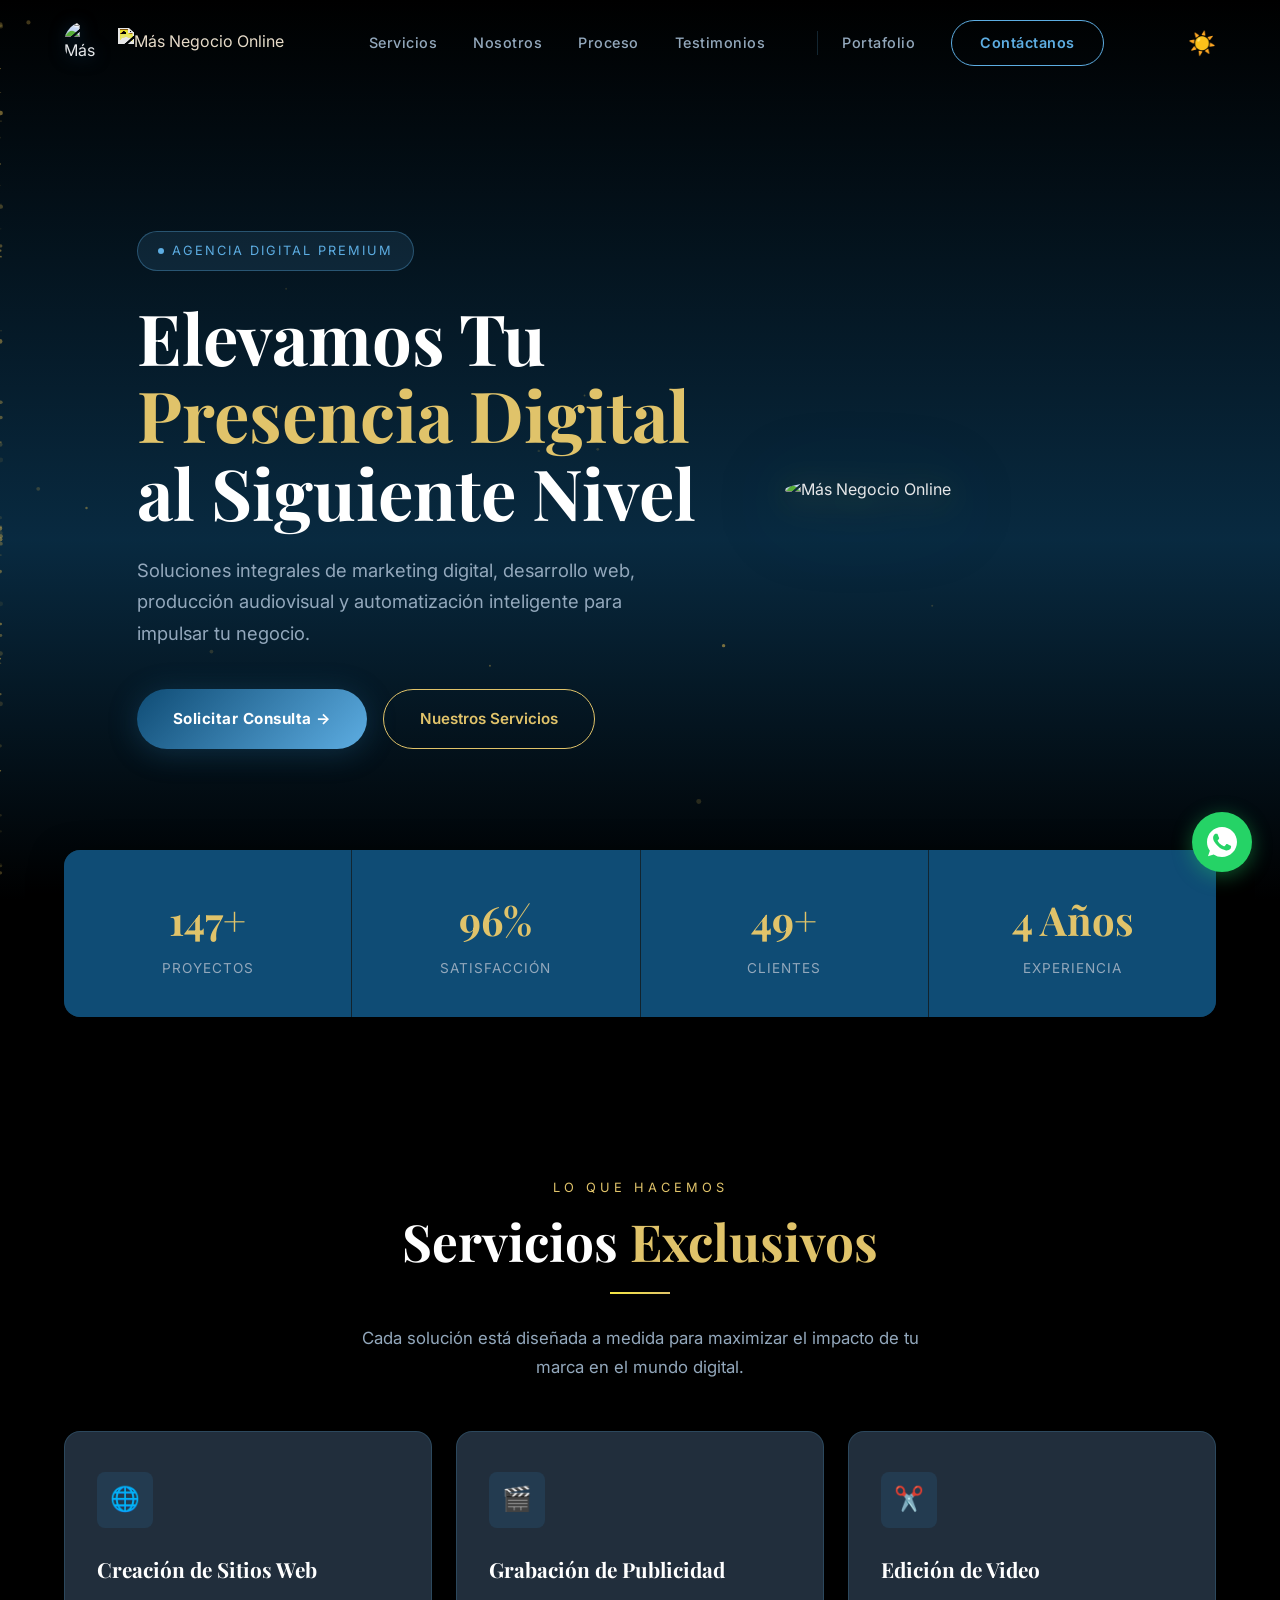
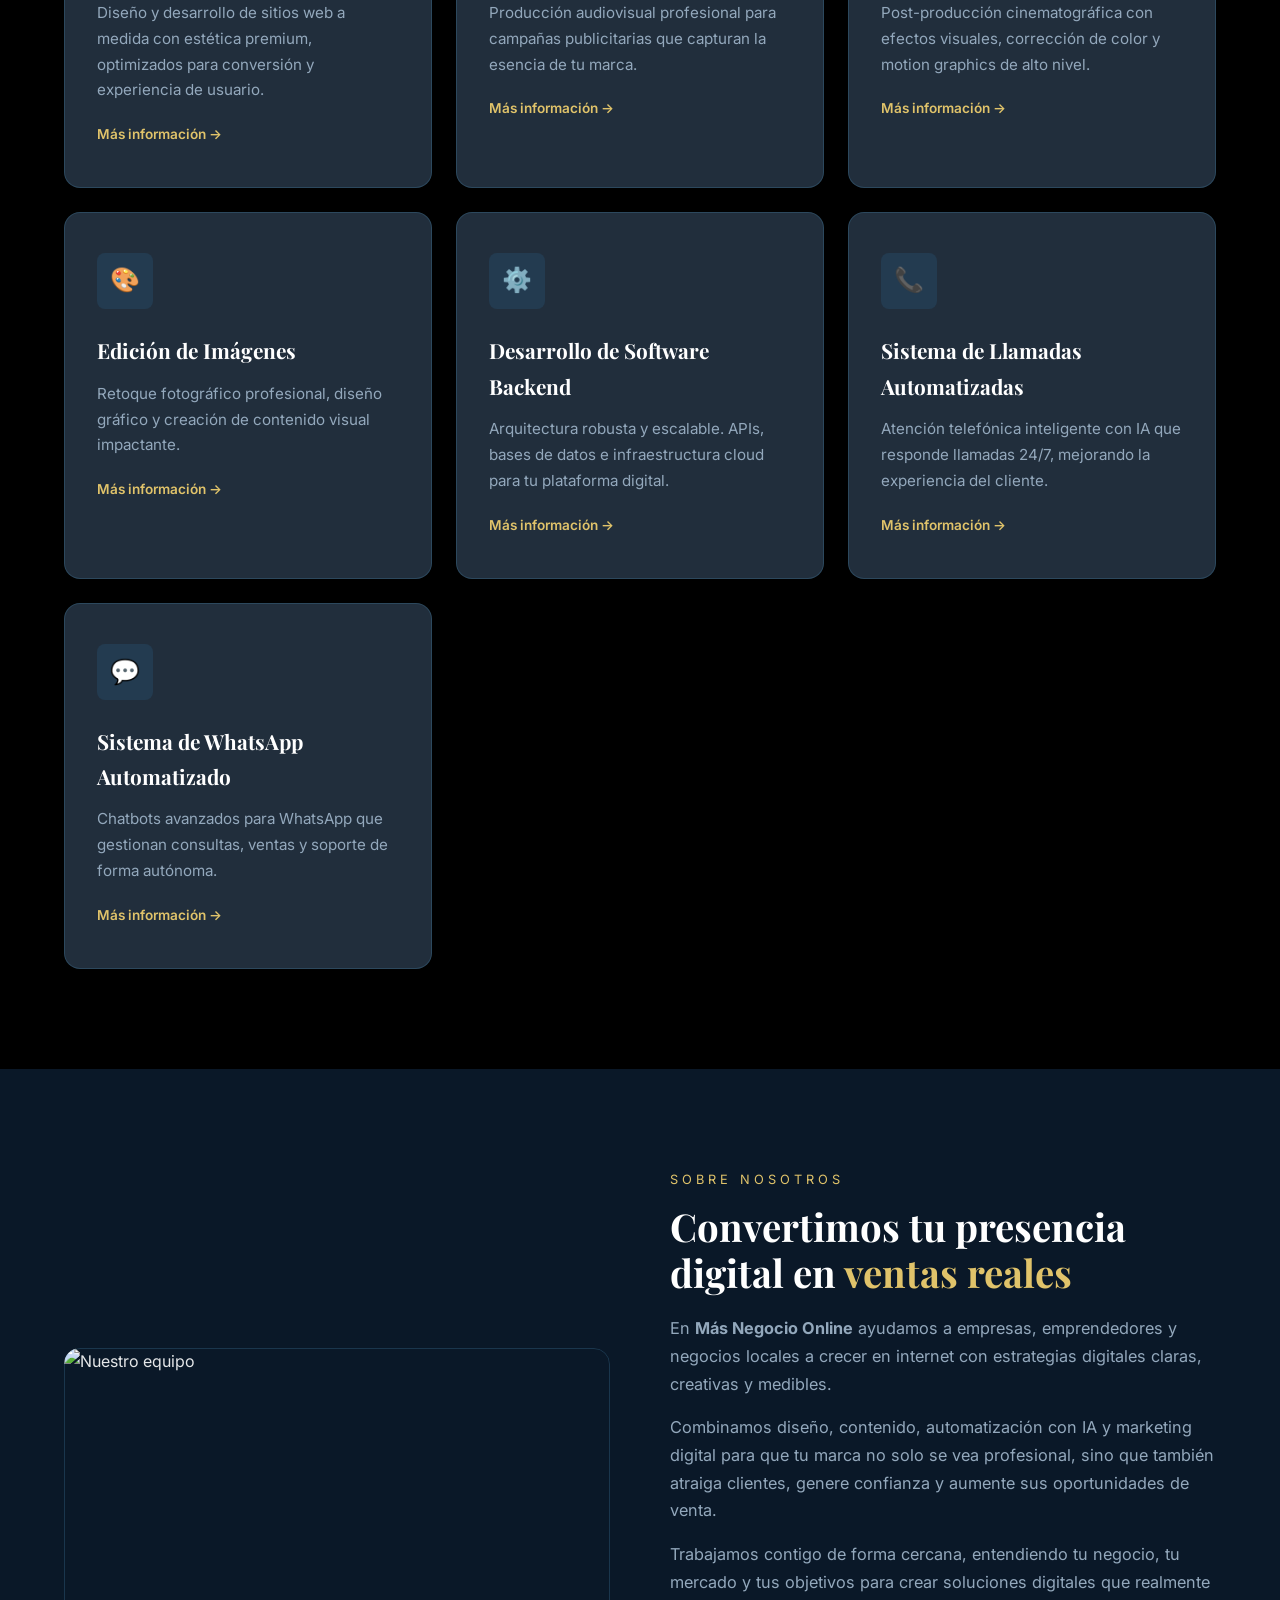
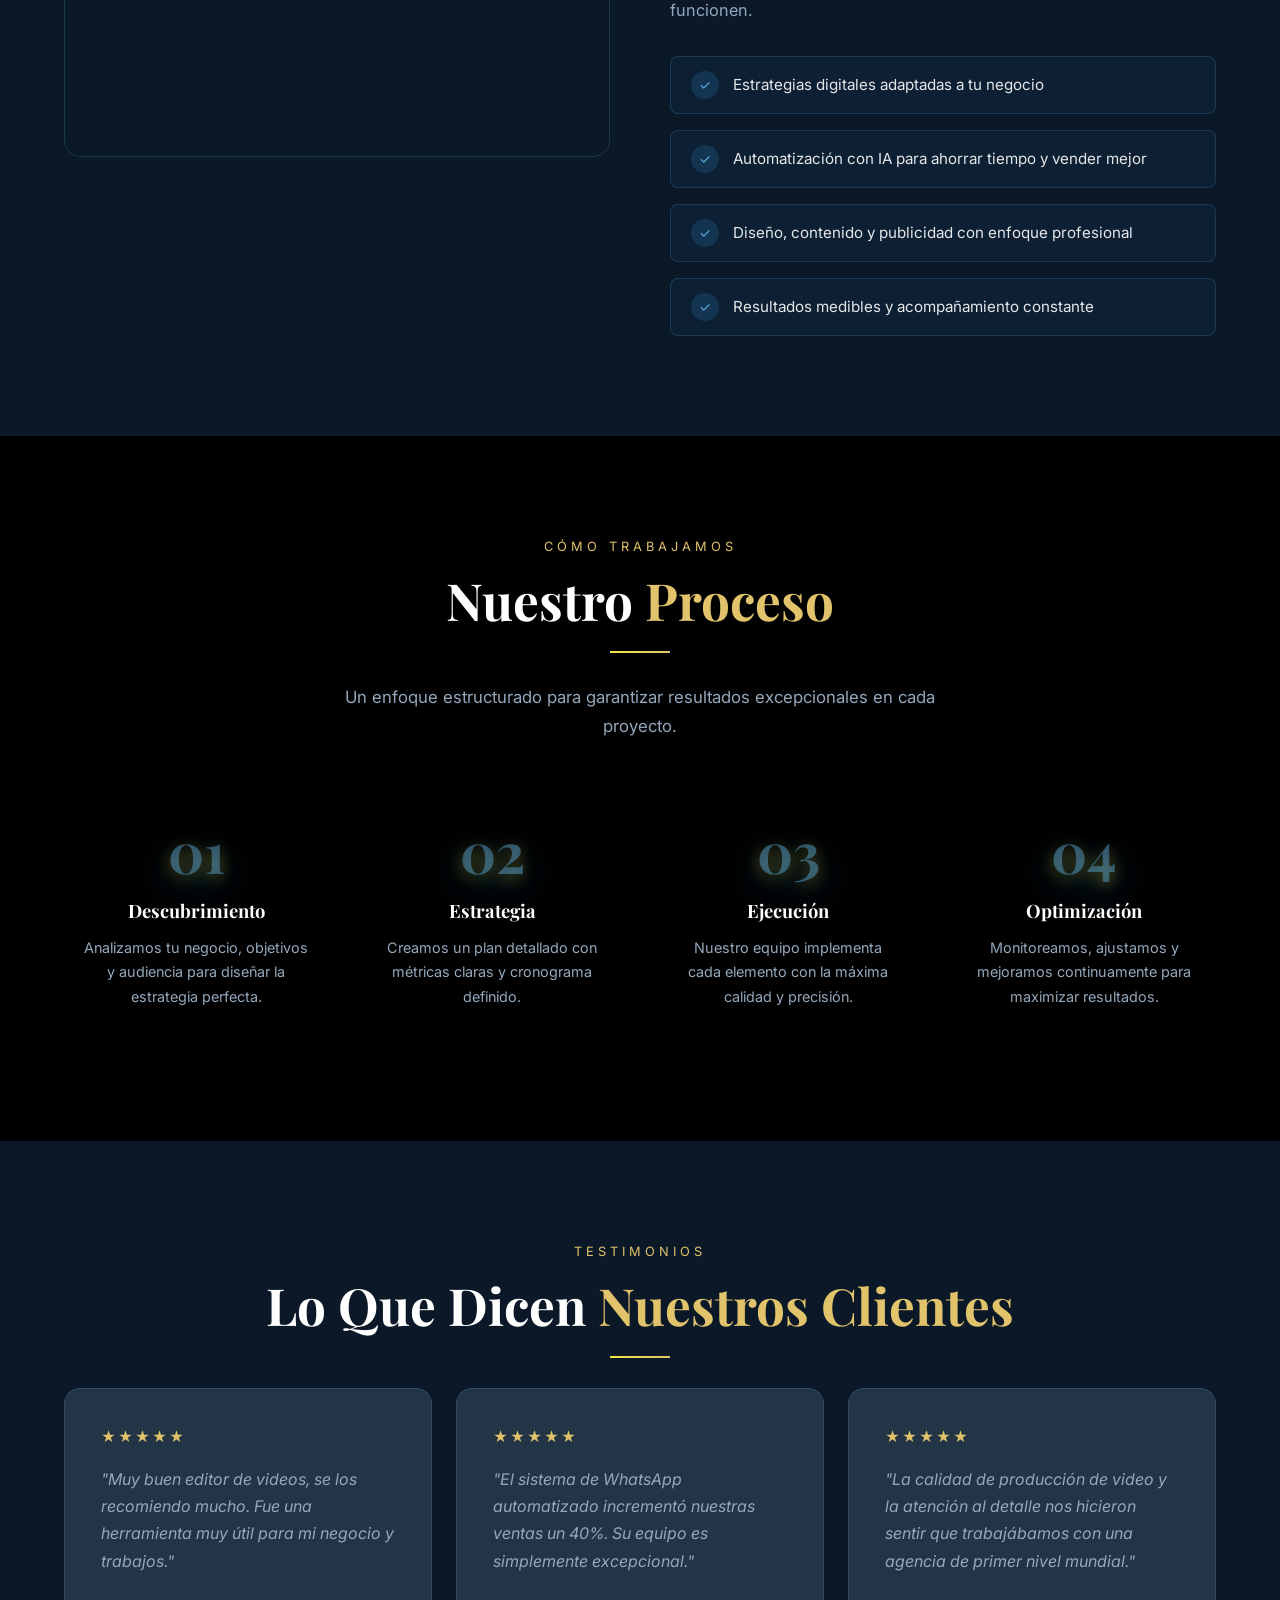
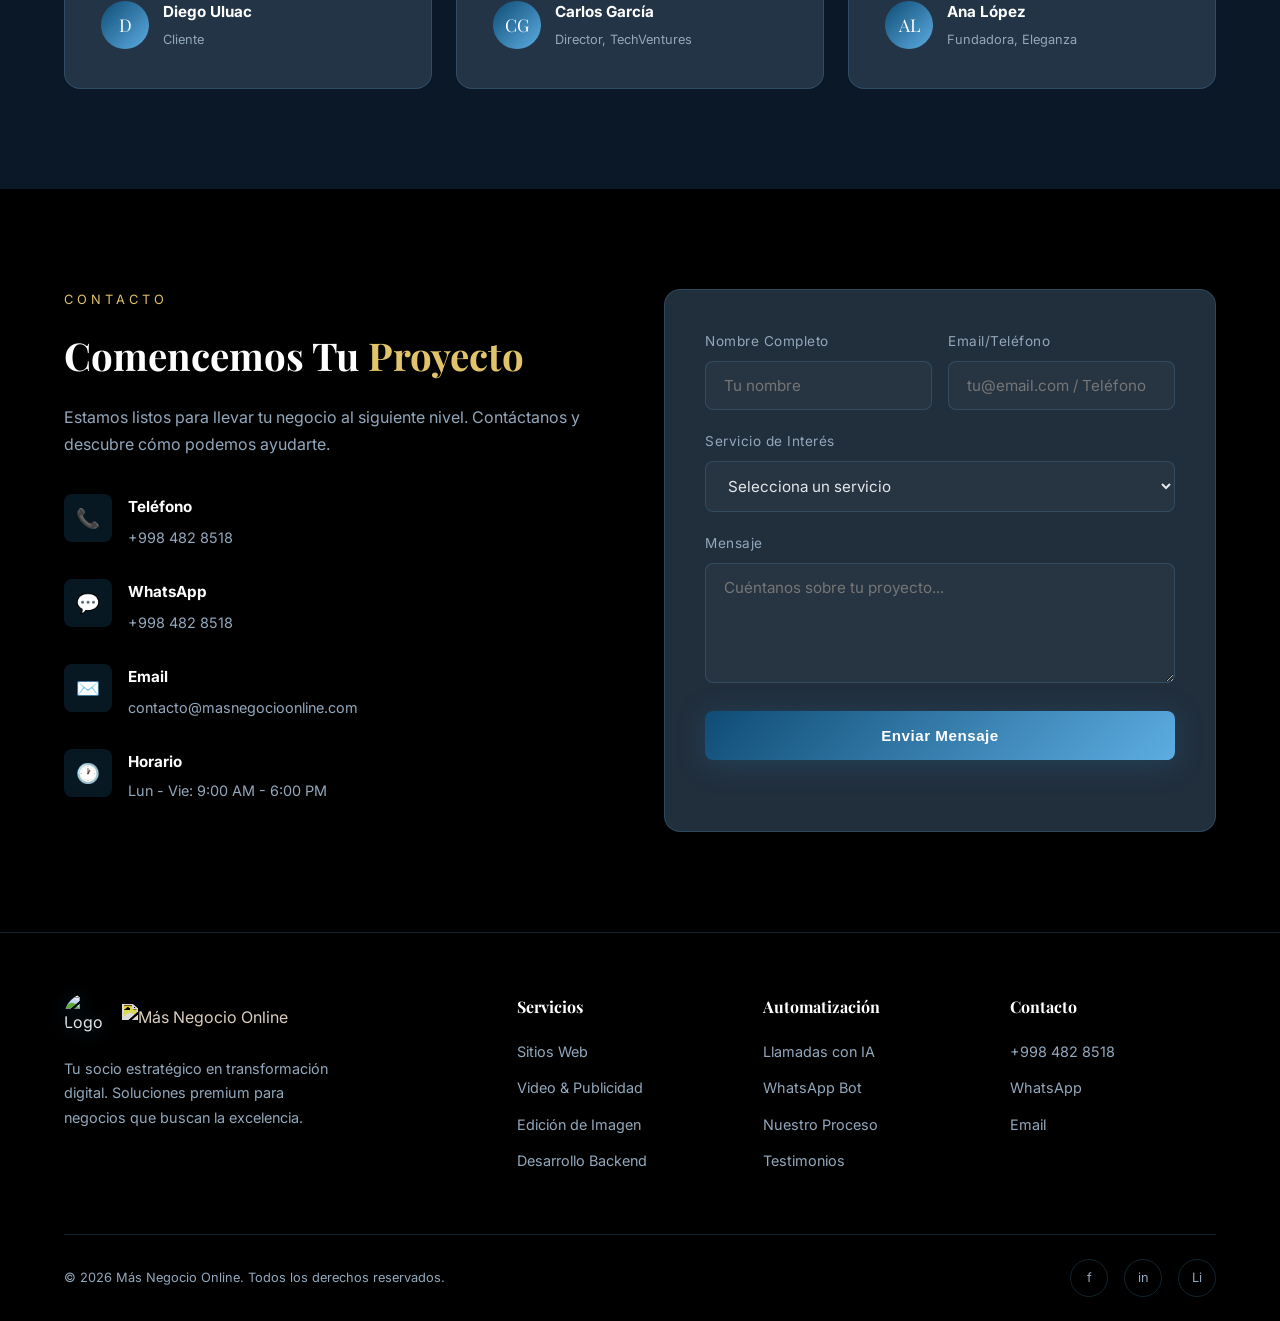
==== index.html @ afe50a4c "Add files via upload" ====
<!DOCTYPE html>
<html lang="es">

<head>
  <meta charset="UTF-8">
  <meta name="viewport" content="width=device-width, initial-scale=1.0">
  <title>Más Negocio Online — Agencia de Marketing Digital Premium</title>
  <meta name="description"
    content="Más Negocio Online: agencia de marketing digital premium. Creación de sitios web, producción de video, desarrollo de software y sistemas de automatización.">
  <link rel="preconnect" href="https://fonts.googleapis.com">
  <link
    href="https://fonts.googleapis.com/css2?family=Inter:wght@400;500;600;700&family=Playfair+Display:wght@600;700&display=swap"
    rel="stylesheet">
  <link rel="stylesheet" href="styles.css">
  <link rel="icon" type="image/png" href="assets/images/favicon.png">
</head>

<body>

  <!-- NAVBAR -->
  <nav class="navbar" id="navbar">
    <div class="container">
      <a href="#hero" class="navbar-brand">
        <img src="assets/images/logo-mascot.png" alt="Más Negocio Online mascot" class="brand-mascot">
        <img src="assets/images/logo-wordmark.png" alt="Más Negocio Online" class="brand-wordmark">
      </a>
      <div class="nav-links" id="nav-links">
        <a href="#servicios">Servicios</a>
        <a href="#nosotros">Nosotros</a>
        <a href="#proceso">Proceso</a>
        <a href="#testimonios">Testimonios</a>
        <a href="portafolio.html" class="nav-portfolio">Portafolio</a>
        <a href="#contacto" class="nav-cta">Contáctanos</a>
      </div>
      <div class="nav-actions" style="display: flex; align-items: center; gap: 20px;">
        <button id="theme-toggle" aria-label="Alternar Modo Oscuro/Claro"
          style="background: none; border: none; font-size: 1.4rem; cursor: pointer; color: var(--color-gold); transition: var(--transition); display: flex; align-items: center; justify-content: center;">
          <span id="theme-icon">☀️</span>
        </button>
        <div class="mobile-toggle" id="mobile-toggle">
          <span></span><span></span><span></span>
        </div>
      </div>
    </div>
  </nav>
  <div class="nav-overlay" id="nav-overlay"></div>

  <!-- HERO -->
  <section class="hero" id="hero">
    <div class="hero-bg"></div>
    <div class="hero-overlay"></div>
    <canvas id="particles-canvas"></canvas>
    <div class="container">
      <div class="hero-inner">
        <div class="hero-content">
          <div class="hero-badge"><span class="dot"></span> Agencia Digital Premium</div>
          <h1>Elevamos Tu <span class="text-gold">Presencia Digital</span> al Siguiente Nivel</h1>
          <p>Soluciones integrales de marketing digital, desarrollo web, producción audiovisual y automatización
            inteligente para impulsar tu negocio.</p>
          <div class="hero-buttons">
            <a href="#contacto" class="btn-primary">Solicitar Consulta →</a>
            <a href="#servicios" class="btn-outline">Nuestros Servicios</a>
          </div>
        </div>
        <div class="hero-mascot-wrap">
          <img src="assets/images/logo-mascot.png" alt="Más Negocio Online" class="hero-mascot-img">
        </div>
      </div>
    </div>
  </section>

  <!-- STATS -->
  <div class="stats-bar container">
    <div class="stats-inner">
      <div class="stat-item"><span class="stat-number" data-target="150" data-suffix="+">0</span><span
          class="stat-label">Proyectos</span></div>
      <div class="stat-item"><span class="stat-number" data-target="98" data-suffix="%">0</span><span
          class="stat-label">Satisfacción</span></div>
      <div class="stat-item"><span class="stat-number" data-target="50" data-suffix="+">0</span><span
          class="stat-label">Clientes</span></div>
      <div class="stat-item"><span class="stat-number" data-target="5" data-suffix=" Años">0</span><span
          class="stat-label">Experiencia</span></div>
    </div>
  </div>

  <!-- SERVICES -->
  <section class="services section-padding" id="servicios">
    <div class="container">
      <div class="text-center fade-in">
        <span class="section-label">Lo Que Hacemos</span>
        <h2 class="section-title">Servicios <span class="text-gold">Exclusivos</span></h2>
        <div class="gold-line"></div>
        <p class="section-subtitle">Cada solución está diseñada a medida para maximizar el impacto de tu marca en el
          mundo digital.</p>
      </div>
      <div class="services-grid">
        <div class="service-card fade-in">
          <div class="service-icon">🌐</div>
          <h3>Creación de Sitios Web</h3>
          <p>Diseño y desarrollo de sitios web a medida con estética premium, optimizados para conversión y experiencia
            de usuario.</p>
          <a href="#" class="learn-more js-open-modal" data-service="web">Más información →</a>
        </div>
        <div class="service-card fade-in">
          <div class="service-icon">🎬</div>
          <h3>Grabación de Publicidad</h3>
          <p>Producción audiovisual profesional para campañas publicitarias que capturan la esencia de tu marca.</p>
          <a href="#" class="learn-more js-open-modal" data-service="publicidad">Más información →</a>
        </div>
        <div class="service-card fade-in">
          <div class="service-icon">✂️</div>
          <h3>Edición de Video</h3>
          <p>Post-producción cinematográfica con efectos visuales, corrección de color y motion graphics de alto nivel.
          </p>
          <a href="#" class="learn-more js-open-modal" data-service="edicion_video">Más información →</a>
        </div>
        <div class="service-card fade-in">
          <div class="service-icon">🎨</div>
          <h3>Edición de Imágenes</h3>
          <p>Retoque fotográfico profesional, diseño gráfico y creación de contenido visual impactante.</p>
          <a href="#" class="learn-more js-open-modal" data-service="edicion_imagen">Más información →</a>
        </div>
        <div class="service-card fade-in">
          <div class="service-icon">⚙️</div>
          <h3>Desarrollo de Software Backend</h3>
          <p>Arquitectura robusta y escalable. APIs, bases de datos e infraestructura cloud para tu plataforma digital.
          </p>
          <a href="#" class="learn-more js-open-modal" data-service="backend">Más información →</a>
        </div>
        <div class="service-card fade-in">
          <div class="service-icon">📞</div>
          <h3>Sistema de Llamadas Automatizadas</h3>
          <p>Atención telefónica inteligente con IA que responde llamadas 24/7, mejorando la experiencia del cliente.
          </p>
          <a href="#" class="learn-more js-open-modal" data-service="llamadas">Más información →</a>
        </div>
        <div class="service-card fade-in">
          <div class="service-icon">💬</div>
          <h3>Sistema de WhatsApp Automatizado</h3>
          <p>Chatbots avanzados para WhatsApp que gestionan consultas, ventas y soporte de forma autónoma.</p>
          <a href="#" class="learn-more js-open-modal" data-service="whatsapp">Más información →</a>
        </div>
      </div>
    </div>
  </section>

  <!-- ABOUT -->
  <section class="about section-padding" id="nosotros">
    <div class="container">
      <div class="about-grid">
        <div class="about-image fade-in">
          <img src="assets/images/services-bg.png" alt="Nuestro equipo">
        </div>
        <div class="about-content fade-in">
          <span class="section-label">Sobre Nosotros</span>
          <h2>Convertimos tu presencia digital en <span class="text-gold">ventas reales</span></h2>
          <p>En <strong>Más Negocio Online</strong> ayudamos a empresas, emprendedores y negocios locales a crecer en
            internet con estrategias digitales claras, creativas y medibles.</p>
          <p>Combinamos diseño, contenido, automatización con IA y marketing digital para que tu marca no solo se vea
            profesional, sino que también atraiga clientes, genere confianza y aumente sus oportunidades de venta.</p>
          <p>Trabajamos contigo de forma cercana, entendiendo tu negocio, tu mercado y tus objetivos para crear
            soluciones digitales que realmente funcionen.</p>
          <div class="about-features">
            <div class="about-feature"><span class="check">✓</span><span>Estrategias digitales adaptadas a tu
                negocio</span></div>
            <div class="about-feature"><span class="check">✓</span><span>Automatización con IA para ahorrar tiempo y
                vender mejor</span></div>
            <div class="about-feature"><span class="check">✓</span><span>Diseño, contenido y publicidad con enfoque
                profesional</span></div>
            <div class="about-feature"><span class="check">✓</span><span>Resultados medibles y acompañamiento
                constante</span></div>
          </div>
        </div>
      </div>
    </div>
  </section>

  <!-- PROCESS -->
  <section class="process section-padding" id="proceso">
    <div class="container">
      <div class="text-center fade-in">
        <span class="section-label">Cómo Trabajamos</span>
        <h2 class="section-title">Nuestro <span class="text-gold">Proceso</span></h2>
        <div class="gold-line"></div>
        <p class="section-subtitle">Un enfoque estructurado para garantizar resultados excepcionales en cada proyecto.
        </p>
      </div>
      <div class="process-steps">
        <div class="step fade-in">
          <div class="step-number">01</div>
          <h3>Descubrimiento</h3>
          <p>Analizamos tu negocio, objetivos y audiencia para diseñar la estrategia perfecta.</p>
        </div>
        <div class="step fade-in">
          <div class="step-number">02</div>
          <h3>Estrategia</h3>
          <p>Creamos un plan detallado con métricas claras y cronograma definido.</p>
        </div>
        <div class="step fade-in">
          <div class="step-number">03</div>
          <h3>Ejecución</h3>
          <p>Nuestro equipo implementa cada elemento con la máxima calidad y precisión.</p>
        </div>
        <div class="step fade-in">
          <div class="step-number">04</div>
          <h3>Optimización</h3>
          <p>Monitoreamos, ajustamos y mejoramos continuamente para maximizar resultados.</p>
        </div>
      </div>
    </div>
  </section>

  <!-- TESTIMONIALS -->
  <section class="testimonials section-padding" id="testimonios">
    <div class="container">
      <div class="text-center fade-in">
        <span class="section-label">Testimonios</span>
        <h2 class="section-title">Lo Que Dicen <span class="text-gold">Nuestros Clientes</span></h2>
        <div class="gold-line"></div>
      </div>
      <div class="testimonial-grid">
        <div class="testimonial-card fade-in">
          <div class="testimonial-stars">★★★★★</div>
          <blockquote>"Muy buen editor de videos, se los recomiendo mucho. Fue una herramienta muy útil para mi negocio
            y trabajos."</blockquote>
          <div class="testimonial-author">
            <div class="testimonial-avatar">D</div>
            <div class="testimonial-info"><strong>Diego Uluac</strong><span>Cliente</span></div>
          </div>
        </div>
        <div class="testimonial-card fade-in">
          <div class="testimonial-stars">★★★★★</div>
          <blockquote>"El sistema de WhatsApp automatizado incrementó nuestras ventas un 40%. Su equipo es simplemente
            excepcional."</blockquote>
          <div class="testimonial-author">
            <div class="testimonial-avatar">CG</div>
            <div class="testimonial-info"><strong>Carlos García</strong><span>Director, TechVentures</span></div>
          </div>
        </div>
        <div class="testimonial-card fade-in">
          <div class="testimonial-stars">★★★★★</div>
          <blockquote>"La calidad de producción de video y la atención al detalle nos hicieron sentir que trabajábamos
            con una agencia de primer nivel mundial."</blockquote>
          <div class="testimonial-author">
            <div class="testimonial-avatar">AL</div>
            <div class="testimonial-info"><strong>Ana López</strong><span>Fundadora, Eleganza</span></div>
          </div>
        </div>
      </div>
    </div>
  </section>

  <!-- CONTACT -->
  <section class="contact section-padding" id="contacto">
    <div class="container">
      <div class="contact-grid">
        <div class="contact-info fade-in">
          <span class="section-label">Contacto</span>
          <h2>Comencemos Tu <span class="text-gold">Proyecto</span></h2>
          <p>Estamos listos para llevar tu negocio al siguiente nivel. Contáctanos y descubre cómo podemos ayudarte.</p>
          <div class="contact-detail">
            <div class="contact-icon">📞</div>
            <div>
              <h4>Teléfono</h4><a href="tel:+9984828518">+998 482 8518</a>
            </div>
          </div>
          <div class="contact-detail">
            <div class="contact-icon">💬</div>
            <div>
              <h4>WhatsApp</h4><a href="https://wa.me/9984828518" target="_blank">+998 482 8518</a>
            </div>
          </div>
          <div class="contact-detail">
            <div class="contact-icon">✉️</div>
            <div>
              <h4>Email</h4><a href="mailto:contacto@masnegocioonline.com">contacto@masnegocioonline.com</a>
            </div>
          </div>
          <div class="contact-detail">
            <div class="contact-icon">🕐</div>
            <div>
              <h4>Horario</h4>
              <p>Lun - Vie: 9:00 AM - 6:00 PM</p>
            </div>
          </div>
        </div>
        <form class="contact-form fade-in" id="contact-form">
          <div class="form-row">
            <div class="form-group"><label for="name">Nombre Completo</label><input type="text" id="name" name="nombre"
                placeholder="Tu nombre" required></div>
            <div class="form-group"><label for="email">Email/Teléfono</label><input type="text" id="email" name="email"
                placeholder="tu@email.com / Teléfono" required></div>
          </div>
          <div class="form-group">
            <label for="service">Servicio de Interés</label>
            <select id="service" name="servicio">
              <option value="">Selecciona un servicio</option>
              <option value="Creación de Sitios Web">Creación de Sitios Web</option>
              <option value="Grabación de Publicidad">Grabación de Publicidad</option>
              <option value="Edición de Video">Edición de Video</option>
              <option value="Edición de Imágenes">Edición de Imágenes</option>
              <option value="Desarrollo de Software Backend">Desarrollo de Software Backend</option>
              <option value="Sistema de Llamadas Automatizadas">Sistema de Llamadas Automatizadas</option>
              <option value="Sistema de WhatsApp Automatizado">Sistema de WhatsApp Automatizado</option>
            </select>
          </div>
          <div class="form-group"><label for="message">Mensaje</label><textarea id="message" name="mensaje"
              placeholder="Cuéntanos sobre tu proyecto..." required></textarea></div>
          <input type="hidden" name="_subject" value="Nuevo mensaje de contacto en Más Negocio Online">
          <input type="hidden" name="_template" value="box">
          <button type="submit" class="btn-submit">Enviar Mensaje</button>
        </form>
      </div>
    </div>
  </section>

  <!-- FOOTER -->
  <footer class="footer">
    <div class="container">
      <div class="footer-grid">
        <div class="footer-brand">
          <a href="#hero" class="navbar-brand footer-logo-brand">
            <img src="assets/images/logo-mascot.png" alt="Logo" class="brand-mascot" style="height:48px;width:48px">
            <img src="assets/images/logo-wordmark.png" alt="Más Negocio Online" class="brand-wordmark footer-wordmark">
          </a>
          <p>Tu socio estratégico en transformación digital. Soluciones premium para negocios que buscan la excelencia.
          </p>
        </div>
        <div class="footer-col">
          <h4>Servicios</h4>
          <a href="#servicios">Sitios Web</a>
          <a href="#servicios">Video & Publicidad</a>
          <a href="#servicios">Edición de Imagen</a>
          <a href="#servicios">Desarrollo Backend</a>
        </div>
        <div class="footer-col">
          <h4>Automatización</h4>
          <a href="#servicios">Llamadas con IA</a>
          <a href="#servicios">WhatsApp Bot</a>
          <a href="#proceso">Nuestro Proceso</a>
          <a href="#testimonios">Testimonios</a>
        </div>
        <div class="footer-col">
          <h4>Contacto</h4>
          <a href="tel:+9984828518">+998 482 8518</a>
          <a href="https://wa.me/9984828518" target="_blank">WhatsApp</a>
          <a href="mailto:contacto@masnegocioonline.com">Email</a>
        </div>
      </div>
      <div class="footer-bottom">
        <span>© 2026 Más Negocio Online. Todos los derechos reservados.</span>
        <div class="footer-social">
          <a href="#" aria-label="Facebook">f</a>
          <a href="#" aria-label="Instagram">in</a>
          <a href="#" aria-label="LinkedIn">Li</a>
        </div>
      </div>
    </div>
  </footer>

  <!-- WHATSAPP FLOAT -->
  <a href="https://wa.me/9984828518" target="_blank" class="whatsapp-float" aria-label="WhatsApp">
    <svg viewBox="0 0 32 32">
      <path
        d="M16.004 0h-.008C7.174 0 0 7.176 0 16.004c0 3.5 1.128 6.744 3.046 9.378L1.054 31.2l6.012-1.93A15.9 15.9 0 0016.004 32C24.826 32 32 24.826 32 16.004S24.826 0 16.004 0zm9.33 22.618c-.39 1.1-1.932 2.014-3.168 2.28-.846.18-1.95.324-5.67-1.218-4.762-1.974-7.826-6.81-8.064-7.126-.23-.316-1.932-2.574-1.932-4.908s1.224-3.482 1.658-3.96c.434-.478.948-.598 1.264-.598.316 0 .632.004.908.016.292.014.684-.11 1.07.816.39.948 1.328 3.242 1.444 3.478.118.236.196.512.04.828-.158.316-.236.512-.472.79-.236.276-.498.618-.71.828-.236.236-.482.49-.206.962.276.472 1.226 2.022 2.632 3.276 1.81 1.612 3.336 2.112 3.808 2.348.472.236.748.196 1.024-.118.276-.316 1.186-1.382 1.502-1.856.316-.472.632-.394 1.066-.236.434.158 2.728 1.286 3.196 1.52.472.236.784.354.902.55.116.196.116 1.132-.274 2.232z" />
    </svg>
  </a>

  <!-- MODAL -->
  <div class="service-modal-overlay" id="service-modal">
    <div class="service-modal-content">
      <button class="service-modal-close" id="modal-close" aria-label="Cerrar modal">&times;</button>
      <div id="modal-body" class="service-modal-body">
        <!-- Content gets injected here -->
      </div>
      <a href="#contacto" class="btn-primary modal-cta" id="modal-cta">Solicitar este servicio</a>
    </div>
  </div>

  <script src="script.js"></script>
</body>

</html>
---- styles.css ----
/* ===== DESIGN TOKENS ===== */
:root {
  /* Brand Palette — Más Negocio Online */
  --color-bg-primary: #000000;
  --color-bg-secondary: #0F4C75;
  --color-bg-card: rgba(44, 62, 80, 0.75);
  --color-blue-dark: #0F4C75;
  --color-blue-mid: #2E86C1;
  --color-blue-light: #5DADE2;
  --color-gold: #E0C36A;
  --color-gold-warm: #F4E742;
  --color-gold-light: #f5d87a;
  --color-gold-dark: #b89a3e;
  --color-gray-dark: #2C3E50;
  --color-text: #E5E7E9;
  --color-text-muted: #93a8bc;
  --color-accent: #2C3E50;
  --color-white: #ffffff;
  --color-border: rgba(93, 173, 226, 0.2);
  --gradient-blue: linear-gradient(135deg, #0F4C75, #5DADE2);
  --gradient-gold: linear-gradient(135deg, #F4E742, #E0C36A);
  --gradient-dark: linear-gradient(180deg, #000000, #0F4C75);
  --shadow-blue: 0 4px 30px rgba(46, 134, 193, 0.25);
  --shadow-gold: 0 4px 30px rgba(244, 231, 66, 0.18);
  --shadow-card: 0 8px 32px rgba(0, 0, 0, 0.5);
  --font-heading: 'Playfair Display', serif;
  --font-body: 'Inter', sans-serif;
  --radius-sm: 8px;
  --radius-md: 16px;
  --radius-lg: 24px;
  --transition: 0.4s cubic-bezier(0.25, 0.46, 0.45, 0.94);
  --color-bg-section-alt: #0a1828;
  --color-bg-footer: #000000;
  --color-bg-nav-scrolled: rgba(0, 0, 0, 0.96);
  --color-bg-nav-mobile: #000000;
  --color-hero-overlay-1: rgba(0,0,0,0.45);
  --color-hero-overlay-2: rgba(15,76,117,0.55);
  --color-hero-overlay-3: rgba(0,0,0,0.97);
  --color-heading: #ffffff;
  --logo-filter: invert(1) brightness(10);
  --color-shadow-gold: rgba(244,231,66,0.3);
  --color-shadow-gold-strong: rgba(244,231,66,0.4);
  --color-bg-gold-light: rgba(224,195,106,0.1);
  --color-bg-stat-item: var(--color-bg-secondary);
  --color-bg-stat-hover: rgba(93,173,226,0.08);
}

body.light-mode {
  --color-bg-primary: #FCFBF9;
  --color-bg-secondary: #F4F1EA;
  --color-bg-card: rgba(255, 255, 255, 0.95);
  --color-text: #334155;
  --color-text-muted: #64748B;
  --color-heading: #0F172A;
  --color-border: rgba(184, 134, 11, 0.2);
  --color-bg-section-alt: #F8F6F0;
  --color-bg-footer: #F4F1EA;
  --color-bg-nav-scrolled: rgba(252, 251, 249, 0.96);
  --color-bg-nav-mobile: #FCFBF9;
  --color-hero-overlay-1: rgba(252, 251, 249, 0.6);
  --color-hero-overlay-2: rgba(244, 241, 234, 0.85);
  --color-hero-overlay-3: rgba(252, 251, 249, 1);
  --gradient-dark: linear-gradient(180deg, #FCFBF9, #F4F1EA);
  --shadow-card: 0 12px 32px rgba(15, 23, 42, 0.06);
  --shadow-blue: 0 8px 30px rgba(15, 76, 117, 0.15);
  
  --logo-filter: brightness(0) invert(0.1);
  
  --color-gold: #B8860B; 
  --color-gold-warm: #C5A059;
  --color-gold-light: #D4AF37;
  --color-gold-dark: #8C6200;
  --gradient-gold: linear-gradient(135deg, #C5A059, #B8860B);
  --color-shadow-gold: rgba(184, 134, 11, 0.2);
  --color-shadow-gold-strong: rgba(184, 134, 11, 0.3);
  --color-bg-gold-light: rgba(184, 134, 11, 0.08);
  
  --color-bg-stat-item: #FFFFFF;
  --color-bg-stat-hover: #F8F6F0;
}

/* ===== RESET & BASE ===== */
*, *::before, *::after { box-sizing: border-box; margin: 0; padding: 0; }

html { scroll-behavior: smooth; font-size: 16px; }

body {
  font-family: var(--font-body);
  background: var(--color-bg-primary);
  color: var(--color-text);
  line-height: 1.7;
  overflow-x: hidden;
  -webkit-font-smoothing: antialiased;
  transition: background-color 0.5s ease, color 0.5s ease;
}

a { text-decoration: none; color: inherit; }
ul { list-style: none; }
img { max-width: 100%; display: block; }

/* ===== UTILITIES ===== */
.container { max-width: 1200px; margin: 0 auto; padding: 0 24px; }
.section-padding { padding: 100px 0; }
.text-gold { color: var(--color-gold); }
.text-center { text-align: center; }

.section-label {
  font-family: var(--font-body);
  font-size: 0.8rem;
  letter-spacing: 4px;
  text-transform: uppercase;
  color: var(--color-gold);
  margin-bottom: 12px;
  display: block;
}

.section-title {
  font-family: var(--font-heading);
  font-size: clamp(2rem, 4vw, 3.2rem);
  font-weight: 700;
  color: var(--color-heading);
  margin-bottom: 20px;
  line-height: 1.2;
}

.section-subtitle {
  font-size: 1.05rem;
  color: var(--color-text-muted);
  max-width: 600px;
  margin: 0 auto 50px;
}

/* ===== ANIMATED GOLD LINE ===== */
.gold-line {
  width: 60px;
  height: 2px;
  background: var(--gradient-gold);
  margin: 20px auto 30px;
  position: relative;
  overflow: hidden;
}
.gold-line::after {
  content: '';
  position: absolute;
  top: 0; left: -100%;
  width: 100%; height: 100%;
  background: linear-gradient(90deg, transparent, rgba(255,255,255,0.6), transparent);
  animation: shimmer 2.5s infinite;
}
@keyframes shimmer { 100% { left: 100%; } }

/* ===== NAVBAR ===== */
.navbar {
  position: fixed;
  top: 0; left: 0; width: 100%;
  z-index: 1000;
  padding: 20px 0;
  transition: var(--transition);
}
.navbar.scrolled {
  background: var(--color-bg-nav-scrolled);
  backdrop-filter: blur(20px);
  padding: 12px 0;
  border-bottom: 1px solid var(--color-border);
}
.navbar .container {
  display: flex;
  align-items: center;
  justify-content: space-between;
}
.navbar-brand {
  display: flex;
  align-items: center;
  gap: 10px;
}
.brand-mascot {
  height: 44px;
  width: 44px;
  border-radius: 50%;
  object-fit: contain;
  flex-shrink: 0;
  filter: drop-shadow(0 2px 8px rgba(15,76,117,0.5));
  transition: var(--transition);
}
.brand-mascot:hover { transform: rotate(-8deg) scale(1.08); }
.brand-wordmark {
  height: 30px;
  width: auto;
  object-fit: contain;
  filter: var(--logo-filter);
  transition: var(--transition);
  opacity: 0.9;
}
.navbar-brand .brand-accent { color: var(--color-gold); }

/* Hero two-column layout */
.hero-inner {
  display: flex;
  align-items: center;
  justify-content: space-between;
  gap: 48px;
  width: 100%;
  min-height: calc(100vh - 120px);
}
.hero-inner .hero-content {
  flex: 1;
  min-width: 0;
  max-width: 600px;
}
.hero-mascot-wrap {
  flex: 0 0 auto;
  display: flex;
  align-items: center;
  justify-content: center;
  animation: mascot-float 4s ease-in-out infinite;
}
.hero-mascot-img {
  width: clamp(220px, 28vw, 380px);
  height: auto;
  border-radius: 50%;
  mix-blend-mode: screen;
  filter: drop-shadow(0 12px 40px rgba(15,76,117,0.6)) drop-shadow(0 4px 16px var(--color-shadow-gold));
}
@keyframes mascot-float {
  0%, 100% { transform: translateY(0) rotate(-2deg); }
  50% { transform: translateY(-18px) rotate(2deg); }
}

/* Footer wordmark sizing */
.footer-wordmark { height: 26px; filter: var(--logo-filter); opacity: 0.85; transition: var(--transition); }
.footer-logo-brand { align-items: center; }

.nav-links { display: flex; align-items: center; gap: 36px; }
.nav-links a {
  font-size: 0.9rem;
  font-weight: 500;
  letter-spacing: 0.5px;
  color: var(--color-text-muted);
  transition: var(--transition);
  position: relative;
}
.nav-links a::after {
  content: '';
  position: absolute;
  bottom: -4px; left: 0;
  width: 0; height: 1.5px;
  background: var(--color-gold);
  transition: var(--transition);
}
.nav-links a:hover { color: var(--color-gold); }
.nav-links a:hover::after { width: 100%; }

.nav-cta {
  padding: 10px 28px !important;
  background: transparent !important;
  border: 1px solid var(--color-blue-light) !important;
  border-radius: 50px !important;
  color: var(--color-blue-light) !important;
  font-weight: 600 !important;
  transition: var(--transition) !important;
}
.nav-cta:hover {
  background: var(--color-blue-light) !important;
  color: #000 !important;
}
.nav-cta::after { display: none !important; }

.nav-portfolio {
  margin-left: 16px;
  padding-left: 24px;
  border-left: 1px solid var(--color-border);
}

.mobile-toggle { display: none; flex-direction: column; gap: 5px; cursor: pointer; padding: 5px; }
.mobile-toggle span { width: 24px; height: 2px; background: var(--color-gold); transition: var(--transition); }

/* ===== HERO ===== */
.hero {
  position: relative;
  min-height: 100vh;
  display: flex;
  align-items: center;
  overflow: hidden;
  padding-top: 80px;
}
.hero-bg {
  position: absolute;
  inset: 0;
  background: url('assets/images/hero-bg.png') center/cover no-repeat;
  opacity: 0.35;
}
.hero-overlay {
  position: absolute;
  inset: 0;
  background: linear-gradient(180deg, var(--color-hero-overlay-1) 0%, var(--color-hero-overlay-2) 60%, var(--color-hero-overlay-3) 100%);
}
.hero .container { position: relative; z-index: 2; }
.hero-content { max-width: 720px; }
.hero-badge {
  display: inline-flex;
  align-items: center;
  gap: 8px;
  padding: 8px 20px;
  background: rgba(93, 173, 226, 0.12);
  border: 1px solid rgba(93, 173, 226, 0.35);
  border-radius: 50px;
  font-size: 0.8rem;
  letter-spacing: 2px;
  text-transform: uppercase;
  color: var(--color-blue-light);
  margin-bottom: 28px;
  animation: fadeInUp 0.8s ease;
}
.hero-badge .dot { width: 6px; height: 6px; border-radius: 50%; background: var(--color-blue-light); animation: pulse-dot 2s infinite; }
@keyframes pulse-dot { 0%, 100% { opacity: 1; } 50% { opacity: 0.3; } }

.hero h1 {
  font-family: var(--font-heading);
  font-size: clamp(2.6rem, 5.5vw, 4.5rem);
  font-weight: 700;
  line-height: 1.1;
  margin-bottom: 24px;
  color: var(--color-heading);
  animation: fadeInUp 0.8s ease 0.15s both;
}
.hero p {
  font-size: 1.15rem;
  color: var(--color-text-muted);
  max-width: 540px;
  margin-bottom: 40px;
  animation: fadeInUp 0.8s ease 0.3s both;
}
.hero-buttons {
  display: flex;
  gap: 16px;
  flex-wrap: wrap;
  animation: fadeInUp 0.8s ease 0.45s both;
}

/* ===== BUTTONS ===== */
.btn-primary {
  display: inline-flex;
  align-items: center;
  gap: 10px;
  padding: 16px 36px;
  background: var(--gradient-blue);
  color: var(--color-white);
  font-weight: 700;
  font-size: 0.95rem;
  border-radius: 50px;
  border: none;
  cursor: pointer;
  transition: var(--transition);
  letter-spacing: 0.5px;
  box-shadow: var(--shadow-blue);
}
.btn-primary:hover { background: var(--color-blue-light); transform: translateY(-2px); box-shadow: 0 6px 36px rgba(93,173,226,0.45); }

.btn-outline {
  display: inline-flex;
  align-items: center;
  gap: 10px;
  padding: 16px 36px;
  background: transparent;
  color: var(--color-gold);
  font-weight: 600;
  font-size: 0.95rem;
  border-radius: 50px;
  border: 1px solid var(--color-gold);
  cursor: pointer;
  transition: var(--transition);
}
.btn-outline:hover { border-color: var(--color-gold-warm); color: var(--color-gold-warm); background: var(--color-bg-gold-light); transform: translateY(-2px); }

/* ===== FLOATING PARTICLES ===== */
#particles-canvas {
  position: absolute;
  top: 0; left: 0;
  width: 100%; height: 100%;
  pointer-events: none;
  z-index: 1;
}

/* ===== STATS BAR ===== */
.stats-bar {
  position: relative;
  z-index: 2;
  margin-top: -50px;
  margin-bottom: 60px;
}
.stats-inner {
  display: grid;
  grid-template-columns: repeat(4, 1fr);
  gap: 1px;
  background: var(--color-border);
  border-radius: var(--radius-md);
  overflow: hidden;
  box-shadow: var(--shadow-card);
}
.stat-item {
  background: var(--color-bg-stat-item);
  padding: 36px 24px;
  text-align: center;
  transition: var(--transition);
}
.stat-item:hover { background: var(--color-bg-stat-hover); }
.stat-number {
  font-family: var(--font-heading);
  font-size: 2.5rem;
  font-weight: 700;
  color: var(--color-gold);
  display: block;
}
.stat-label {
  font-size: 0.85rem;
  color: var(--color-text-muted);
  margin-top: 4px;
  letter-spacing: 1px;
  text-transform: uppercase;
}

/* ===== SERVICES ===== */
.services { position: relative; }
.services-grid {
  display: grid;
  grid-template-columns: repeat(auto-fit, minmax(320px, 1fr));
  gap: 24px;
}
.service-card {
  position: relative;
  padding: 40px 32px;
  background: var(--color-bg-card);
  backdrop-filter: blur(10px);
  border: 1px solid var(--color-border);
  border-radius: var(--radius-md);
  transition: var(--transition);
  overflow: hidden;
}
.service-card::before {
  content: '';
  position: absolute;
  top: 0; left: 0;
  width: 100%; height: 3px;
  background: var(--gradient-gold);
  opacity: 0;
  transition: var(--transition);
}
.service-card:hover {
  transform: translateY(-8px);
  border-color: rgba(93,173,226,0.45);
  box-shadow: var(--shadow-blue);
}
.service-card:hover::before { opacity: 1; }

.service-icon {
  width: 56px;
  height: 56px;
  display: flex;
  align-items: center;
  justify-content: center;
  background: rgba(46,134,193,0.15);
  border-radius: var(--radius-sm);
  margin-bottom: 24px;
  font-size: 1.5rem;
  color: var(--color-blue-light);
  transition: var(--transition);
}
.service-card:hover .service-icon { background: rgba(46,134,193,0.28); transform: scale(1.05); }

.service-card h3 {
  font-family: var(--font-heading);
  font-size: 1.3rem;
  color: var(--color-heading);
  margin-bottom: 12px;
}
.service-card p { font-size: 0.95rem; color: var(--color-text-muted); }
.service-card .learn-more {
  display: inline-flex;
  align-items: center;
  gap: 6px;
  margin-top: 20px;
  font-size: 0.85rem;
  font-weight: 600;
  color: var(--color-gold);
  transition: var(--transition);
}
.service-card .learn-more:hover { gap: 10px; }

/* ===== ABOUT ===== */
.about { background: var(--color-bg-section-alt); transition: background-color 0.5s ease; }
.about-grid {
  display: grid;
  grid-template-columns: 1fr 1fr;
  gap: 60px;
  align-items: center;
}
.about-image {
  position: relative;
  border-radius: var(--radius-md);
  overflow: hidden;
  aspect-ratio: 4/3;
}
.about-image img { width: 100%; height: 100%; object-fit: cover; }
.about-image::after {
  content: '';
  position: absolute;
  inset: 0;
  border: 1px solid var(--color-border);
  border-radius: var(--radius-md);
}
.about-content h2 {
  font-family: var(--font-heading);
  font-size: clamp(1.8rem, 3vw, 2.6rem);
  color: var(--color-heading);
  margin-bottom: 20px;
  line-height: 1.2;
}
.about-content p { color: var(--color-text-muted); margin-bottom: 16px; font-size: 1.02rem; }
.about-features { margin-top: 32px; display: flex; flex-direction: column; gap: 16px; }
.about-feature {
  display: flex;
  align-items: center;
  gap: 14px;
  padding: 14px 20px;
  background: rgba(46,134,193,0.07);
  border: 1px solid var(--color-border);
  border-radius: var(--radius-sm);
  transition: var(--transition);
}
.about-feature:hover { border-color: rgba(93,173,226,0.45); }
.about-feature .check {
  width: 28px; height: 28px;
  display: flex; align-items: center; justify-content: center;
  background: rgba(46,134,193,0.22);
  border-radius: 50%;
  color: var(--color-blue-light);
  font-size: 0.85rem;
  flex-shrink: 0;
}
.about-feature span { font-size: 0.95rem; color: var(--color-text); }

/* ===== PROCESS ===== */
.process-steps {
  display: grid;
  grid-template-columns: repeat(4, 1fr);
  gap: 32px;
  margin-top: 20px;
}
.step {
  text-align: center;
  padding: 32px 20px;
  position: relative;
}
.step-number {
  font-family: var(--font-heading);
  font-size: 3.5rem;
  font-weight: 700;
  color: rgba(93,173,226,0.45);
  text-shadow: 0 12px 40px rgba(15,76,117,0.8), 0 4px 16px var(--color-shadow-gold-strong);
  line-height: 1;
  margin-bottom: 16px;
}
.step h3 {
  font-family: var(--font-heading);
  font-size: 1.15rem;
  color: var(--color-heading);
  margin-bottom: 10px;
}
.step p { font-size: 0.9rem; color: var(--color-text-muted); }

/* ===== TESTIMONIALS ===== */
.testimonials { background: var(--color-bg-section-alt); transition: background-color 0.5s ease; }
.testimonial-grid { display: grid; grid-template-columns: repeat(auto-fit, minmax(340px, 1fr)); gap: 24px; }
.testimonial-card {
  padding: 36px;
  background: var(--color-bg-card);
  border: 1px solid var(--color-border);
  border-radius: var(--radius-md);
  transition: var(--transition);
}
.testimonial-card:hover { border-color: rgba(93,173,226,0.45); }
.testimonial-stars { color: var(--color-gold); margin-bottom: 16px; font-size: 0.9rem; letter-spacing: 2px; }
.testimonial-card blockquote {
  font-size: 1rem;
  color: var(--color-text-muted);
  font-style: italic;
  line-height: 1.7;
  margin-bottom: 24px;
}
.testimonial-author { display: flex; align-items: center; gap: 14px; }
.testimonial-avatar {
  width: 48px; height: 48px;
  border-radius: 50%;
  background: var(--gradient-blue);
  display: flex; align-items: center; justify-content: center;
  font-family: var(--font-heading);
  font-size: 1.1rem;
  color: var(--color-white);
}
.testimonial-info strong { display: block; color: var(--color-heading); font-size: 0.95rem; }
.testimonial-info span { font-size: 0.8rem; color: var(--color-text-muted); }

/* ===== CONTACT ===== */
.contact-grid { display: grid; grid-template-columns: 1fr 1fr; gap: 48px; }
.contact-info h2 {
  font-family: var(--font-heading);
  font-size: clamp(1.8rem, 3vw, 2.4rem);
  color: var(--color-heading);
  margin-bottom: 16px;
}
.contact-info > p { color: var(--color-text-muted); margin-bottom: 36px; }
.contact-detail {
  display: flex;
  align-items: flex-start;
  gap: 16px;
  margin-bottom: 28px;
}
.contact-icon {
  width: 48px; height: 48px;
  display: flex; align-items: center; justify-content: center;
  background: rgba(46,134,193,0.18);
  border-radius: var(--radius-sm);
  color: var(--color-blue-light);
  font-size: 1.2rem;
  flex-shrink: 0;
}
.contact-detail h4 { color: var(--color-heading); font-size: 0.95rem; margin-bottom: 4px; }
.contact-detail p, .contact-detail a { color: var(--color-text-muted); font-size: 0.9rem; }
.contact-detail a:hover { color: var(--color-blue-light); }

.contact-form {
  padding: 40px;
  background: var(--color-bg-card);
  border: 1px solid var(--color-border);
  border-radius: var(--radius-md);
  backdrop-filter: blur(10px);
}
.form-group { margin-bottom: 20px; }
.form-group label {
  display: block;
  font-size: 0.85rem;
  color: var(--color-text-muted);
  margin-bottom: 8px;
  letter-spacing: 0.5px;
}
.form-group input, .form-group textarea, .form-group select {
  width: 100%;
  padding: 14px 18px;
  background: rgba(255,255,255,0.03);
  border: 1px solid var(--color-border);
  border-radius: var(--radius-sm);
  color: var(--color-text);
  font-family: var(--font-body);
  font-size: 0.95rem;
  transition: var(--transition);
  outline: none;
}
.form-group input:focus, .form-group textarea:focus, .form-group select:focus {
  border-color: var(--color-blue-light);
  box-shadow: 0 0 0 3px rgba(93,173,226,0.18);
}
.form-group textarea { resize: vertical; min-height: 120px; }
.form-group select option { background: var(--color-bg-section-alt); }
.form-row { display: grid; grid-template-columns: 1fr 1fr; gap: 16px; }
.btn-submit {
  width: 100%;
  padding: 16px;
  background: var(--gradient-blue);
  color: var(--color-white);
  font-weight: 700;
  font-size: 0.95rem;
  border: none;
  border-radius: var(--radius-sm);
  cursor: pointer;
  transition: var(--transition);
  letter-spacing: 0.5px;
  box-shadow: var(--shadow-blue);
}
.btn-submit:hover { background: var(--color-blue-light); transform: translateY(-2px); box-shadow: 0 6px 36px rgba(93,173,226,0.4); }

/* ===== FOOTER ===== */
.footer {
  background: var(--color-bg-footer);
  border-top: 1px solid var(--color-border);
  padding: 60px 0 24px;
  transition: background-color 0.5s ease;
}
.footer-grid {
  display: grid;
  grid-template-columns: 2fr 1fr 1fr 1fr;
  gap: 40px;
  margin-bottom: 48px;
}
.footer-brand p { color: var(--color-text-muted); font-size: 0.9rem; margin-top: 16px; max-width: 280px; }
.footer-col h4 {
  font-family: var(--font-heading);
  font-size: 1rem;
  color: var(--color-heading);
  margin-bottom: 20px;
}
.footer-col a {
  display: block;
  font-size: 0.9rem;
  color: var(--color-text-muted);
  margin-bottom: 12px;
  transition: var(--transition);
}
.footer-col a:hover { color: var(--color-blue-light); transform: translateX(4px); }

.footer-bottom {
  display: flex;
  justify-content: space-between;
  align-items: center;
  padding-top: 24px;
  border-top: 1px solid var(--color-border);
  font-size: 0.8rem;
  color: var(--color-text-muted);
}
.footer-social { display: flex; gap: 16px; }
.footer-social a {
  width: 38px; height: 38px;
  display: flex; align-items: center; justify-content: center;
  border: 1px solid var(--color-border);
  border-radius: 50%;
  color: var(--color-text-muted);
  transition: var(--transition);
}
.footer-social a:hover { border-color: var(--color-blue-light); color: var(--color-blue-light); background: rgba(93,173,226,0.1); }

/* ===== ANIMATIONS ===== */
@keyframes fadeInUp {
  from { opacity: 0; transform: translateY(30px); }
  to { opacity: 1; transform: translateY(0); }
}
.fade-in {
  opacity: 0;
  transform: translateY(30px);
  transition: opacity 0.7s ease, transform 0.7s ease;
}
.fade-in.visible { opacity: 1; transform: translateY(0); }

/* ===== WHATSAPP FLOAT ===== */
.whatsapp-float {
  position: fixed;
  bottom: 28px; right: 28px;
  width: 60px; height: 60px;
  background: #25d366;
  border-radius: 50%;
  display: flex; align-items: center; justify-content: center;
  box-shadow: 0 4px 20px rgba(37,211,102,0.4);
  z-index: 999;
  transition: var(--transition);
  animation: float-bounce 3s ease-in-out infinite;
}
.whatsapp-float:hover { transform: scale(1.1); box-shadow: 0 6px 30px rgba(37,211,102,0.5); }
.whatsapp-float svg { width: 30px; height: 30px; fill: #fff; }
@keyframes float-bounce {
  0%, 100% { transform: translateY(0); }
  50% { transform: translateY(-8px); }
}

/* ===== SERVICE MODAL ===== */
.service-modal-overlay {
  position: fixed;
  inset: 0;
  background: rgba(0, 0, 0, 0.75);
  backdrop-filter: blur(5px);
  z-index: 2000;
  display: flex;
  align-items: center;
  justify-content: center;
  opacity: 0;
  pointer-events: none;
  transition: opacity 0.3s ease;
  padding: 20px;
}
.service-modal-overlay.active {
  opacity: 1;
  pointer-events: auto;
}
.service-modal-content {
  background: var(--color-bg-card);
  border: 1px solid var(--color-border);
  border-radius: var(--radius-md);
  padding: 40px;
  max-width: 800px;
  width: 100%;
  position: relative;
  transform: translateY(20px) scale(0.95);
  transition: transform 0.3s cubic-bezier(0.175, 0.885, 0.32, 1.275), opacity 0.3s ease;
  opacity: 0;
  box-shadow: 0 15px 50px rgba(0,0,0,0.5);
  max-height: 90vh;
  overflow-y: auto;
}
.service-modal-content::-webkit-scrollbar {
  width: 8px;
}
.service-modal-content::-webkit-scrollbar-track {
  background: rgba(0,0,0,0.1);
  border-radius: 4px;
}
.service-modal-content::-webkit-scrollbar-thumb {
  background: var(--color-gold);
  border-radius: 4px;
}
.service-modal-overlay.active .service-modal-content {
  transform: translateY(0) scale(1);
  opacity: 1;
}
.service-modal-close {
  position: absolute;
  top: 15px;
  right: 20px;
  background: transparent;
  border: none;
  color: var(--color-text-muted);
  font-size: 2rem;
  cursor: pointer;
  transition: color 0.3s ease;
  line-height: 1;
}
.service-modal-close:hover {
  color: var(--color-gold);
}
.service-modal-icon {
  width: 64px;
  height: 64px;
  display: flex;
  align-items: center;
  justify-content: center;
  background: rgba(46,134,193,0.15);
  border-radius: var(--radius-sm);
  margin-bottom: 24px;
  font-size: 2rem;
  color: var(--color-blue-light);
}
.service-modal-content h3 {
  font-family: var(--font-heading);
  font-size: 1.8rem;
  color: var(--color-heading);
  margin-bottom: 16px;
}
.service-modal-body {
  color: var(--color-text-muted);
  font-size: 1rem;
  line-height: 1.6;
  margin-bottom: 30px;
}
.service-modal-body p {
  margin-bottom: 12px;
}
.service-modal-body ul {
  list-style-type: disc;
  padding-left: 20px;
  margin-bottom: 12px;
}
.service-modal-body li {
  margin-bottom: 8px;
}
.modal-split-layout {
  display: grid;
  grid-template-columns: 1fr 1fr;
  gap: 24px;
  align-items: center;
}
.modal-cta {
  display: inline-block;
  text-align: center;
  width: 100%;
}
.modal-video-wrapper {
  border-radius: 8px;
  overflow: hidden;
  box-shadow: 0 4px 15px rgba(0,0,0,0.3);
  align-self: start;
}
.modal-video-wrapper video {
  width: 100%;
  display: block;
}

/* ===== RESPONSIVE ===== */
@media (max-width: 1024px) {
  .stats-inner { grid-template-columns: repeat(2, 1fr); }
  .about-grid { grid-template-columns: 1fr; gap: 40px; }
  .process-steps { grid-template-columns: repeat(2, 1fr); }
  .contact-grid { grid-template-columns: 1fr; }
  .footer-grid { grid-template-columns: repeat(2, 1fr); }
}

@media (max-width: 768px) {
  .hero-inner { flex-direction: column; gap: 32px; text-align: center; }
  .hero-inner .hero-content { max-width: 100%; }
  .hero-mascot-wrap { order: -1; }
  .hero-mascot-img { width: clamp(160px, 50vw, 260px); }
  .hero-buttons { justify-content: center; }
  .nav-links {
    position: fixed; top: 0; right: -100%;
    width: 80%; max-width: 360px; height: 100vh;
    background: var(--color-bg-nav-mobile);
    flex-direction: column;
    justify-content: center;
    gap: 28px;
    padding: 40px;
    border-left: 1px solid var(--color-border);
    transition: var(--transition);
    z-index: 1001;
  }
  .nav-links a {
    color: var(--color-heading);
    font-size: 1.15rem;
  }
  .nav-links.open { right: 0; }
  .mobile-toggle { display: flex; z-index: 1002; }
  .services-grid { grid-template-columns: 1fr; }
  .stats-inner { grid-template-columns: 1fr 1fr; }
  .process-steps { grid-template-columns: 1fr; }
  .hero h1 { font-size: 2.4rem; }
  .form-row { grid-template-columns: 1fr; }
  .footer-grid { grid-template-columns: 1fr; }
  .footer-bottom { flex-direction: column; gap: 16px; text-align: center; }
  .testimonial-grid { grid-template-columns: 1fr; }
  .modal-split-layout { grid-template-columns: 1fr; }
  .modal-video-wrapper { max-width: 280px; margin: 0 auto; }
  .service-modal-content { padding: 24px; }
}

/* ===== MOBILE OVERLAY ===== */
.nav-overlay {
  position: fixed; inset: 0;
  background: rgba(0,0,0,0.6);
  opacity: 0; pointer-events: none;
  transition: var(--transition);
  z-index: 990;
}
.nav-overlay.active { opacity: 1; pointer-events: auto; }

/* ===== CAROUSEL PORTAFOLIO ===== */
.portfolio-carousel-wrapper {
  position: relative;
  width: 100%;
  max-width: 1200px;
  margin: 0 auto;
  padding: 0 60px;
  /* Eliminado el overflow: hidden para que las flechas puedan expandirse */
}

.portfolio-carousel {
  width: 100%;
  overflow: hidden;
  position: relative;
  padding: 40px 0;
}

.carousel-track {
  display: flex;
  align-items: center;
  transition: transform 0.6s cubic-bezier(0.25, 0.46, 0.45, 0.94);
  will-change: transform;
}

.carousel-slide {
  flex: 0 0 auto;
  width: 100%;
  max-width: 400px; /* Tamaño central */
  margin: 0 15px;
  opacity: 0.3;
  transform: scale(0.8);
  transition: all 0.6s cubic-bezier(0.25, 0.46, 0.45, 0.94);
  border-radius: var(--radius-md);
  box-shadow: var(--shadow-card);
  background: #000;
  cursor: pointer;
}

.carousel-slide.current-slide {
  opacity: 1;
  transform: scale(1.05);
  box-shadow: 0 20px 60px rgba(0,0,0,0.8), 0 0 30px rgba(224, 195, 106, 0.15);
  z-index: 10;
  cursor: default;
}

.carousel-content {
  position: relative;
  width: 100%;
  padding-top: 150%; /* Relación 2:3 ideal para verticales */
  overflow: hidden;
  border-radius: var(--radius-md);
  display: flex;
  align-items: center;
  justify-content: center;
}

.carousel-slide.youtube-slide {
  max-width: 800px; /* Más ancho para videos horizontales */
}

.carousel-slide.youtube-slide .carousel-content {
  padding-top: 56.25%; /* Relación 16:9 para YouTube */
}

.embed-container {
  position: absolute;
  top: 0; left: 0;
  width: 100%; height: 100%;
  display: flex;
  align-items: center;
  justify-content: center;
  background: #050a0f;
}

/* Fuerza a los iframes de youtube a centrarse y mantener aspecto horizontal si el contenedor es vertical */
.embed-container.youtube-container iframe {
  width: 100% !important;
  height: auto !important;
  aspect-ratio: 16 / 9;
  position: static !important;
}

/* Flechas */
.carousel-btn {
  position: absolute;
  top: 50%;
  transform: translateY(-50%);
  width: 50px; height: 50px;
  border-radius: 50%;
  background: var(--color-bg-card);
  color: var(--color-gold);
  border: 1px solid var(--color-gold);
  font-size: 1.5rem;
  display: flex;
  align-items: center;
  justify-content: center;
  cursor: pointer;
  z-index: 100;
  transition: var(--transition);
  box-shadow: var(--shadow-blue);
  backdrop-filter: blur(5px);
}

.carousel-btn:hover {
  background: var(--color-gold);
  color: #000;
  transform: translateY(-50%) scale(1.1);
}

.carousel-prev { left: 0; }
.carousel-next { right: 0; }

.carousel-dots {
  display: flex;
  justify-content: center;
  gap: 12px;
  margin-top: 10px;
  padding-bottom: 15px; /* Espacio para la sombra/escala del punto activo */
}
.carousel-dot {
  width: 12px; height: 12px;
  border-radius: 50%;
  background: rgba(255,255,255,0.2);
  cursor: pointer;
  transition: var(--transition);
}
.carousel-dot.active {
  background: var(--color-gold);
  transform: scale(1.3);
  box-shadow: 0 0 10px var(--color-shadow-gold-strong);
}

@media (max-width: 768px) {
  .portfolio-carousel-wrapper { padding: 0 15px; }
  .carousel-slide { max-width: 80%; margin: 0 10px; }
  .carousel-btn { width: 40px; height: 40px; font-size: 1.2rem; }
  .carousel-prev { left: -5px; }
  .carousel-next { right: -5px; }
}

/* ===== FONDO DEL EDITOR ===== */
.editor-bg-image {
  position: absolute;
  top: 100px;
  left: -80px;
  width: 65vw;
  max-width: 750px;
  z-index: 0;
  opacity: 0.45; /* Aumentado para mayor visibilidad */
  pointer-events: none;
}

.editor-bg-image img {
  width: 100%;
  height: auto;
  /* Degradado circular para suavizar los bordes y que se pierda en el fondo oscuro */
  mask-image: radial-gradient(circle at center, black 30%, transparent 70%);
  -webkit-mask-image: radial-gradient(circle at center, black 30%, transparent 70%);
}

@media (max-width: 768px) {
  .editor-bg-image {
    top: 150px;
    left: 50%;
    transform: translateX(-50%);
    width: 120vw;
    opacity: 0.4; /* Aumentado para mayor visibilidad en móviles */
  }
  
  /* Empujar el texto de producción audiovisual hacia abajo en móviles para no tapar la cara */
  #produccion-audiovisual {
    padding-top: 200px !important;
  }
}
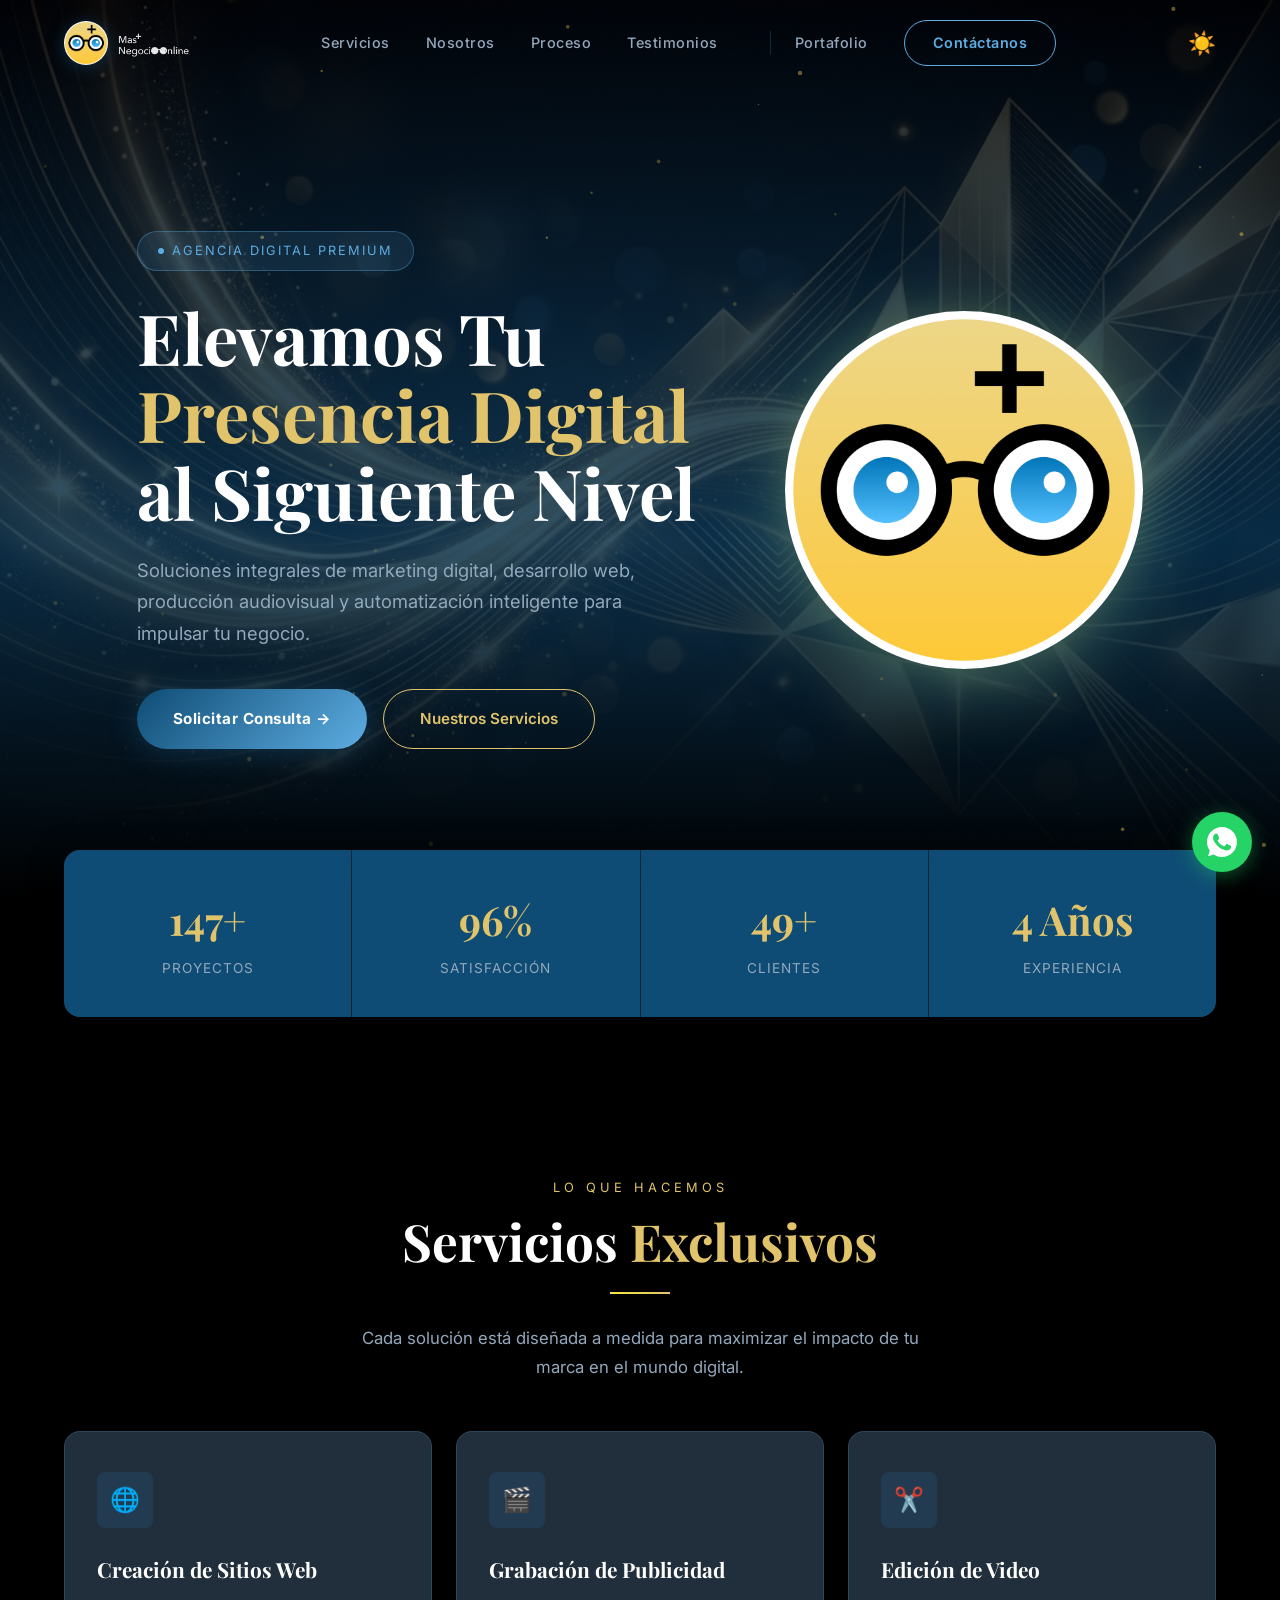
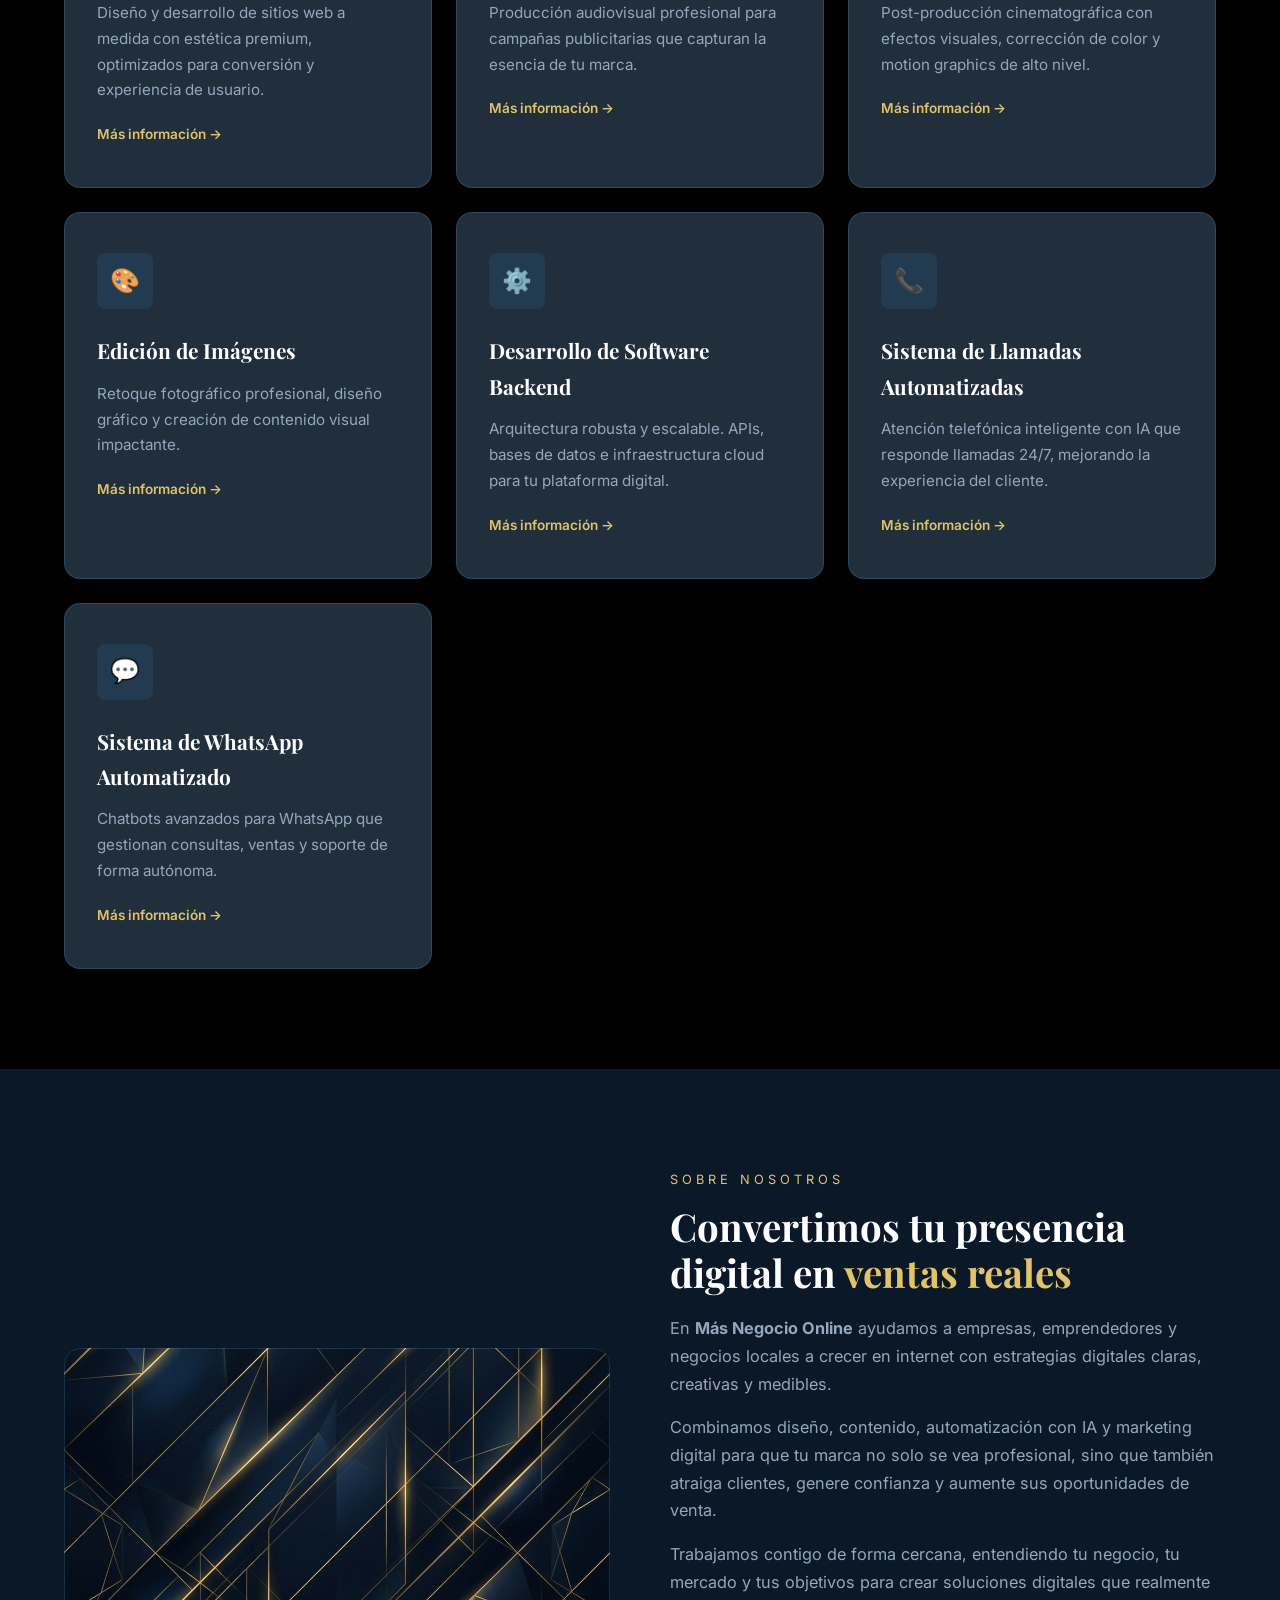
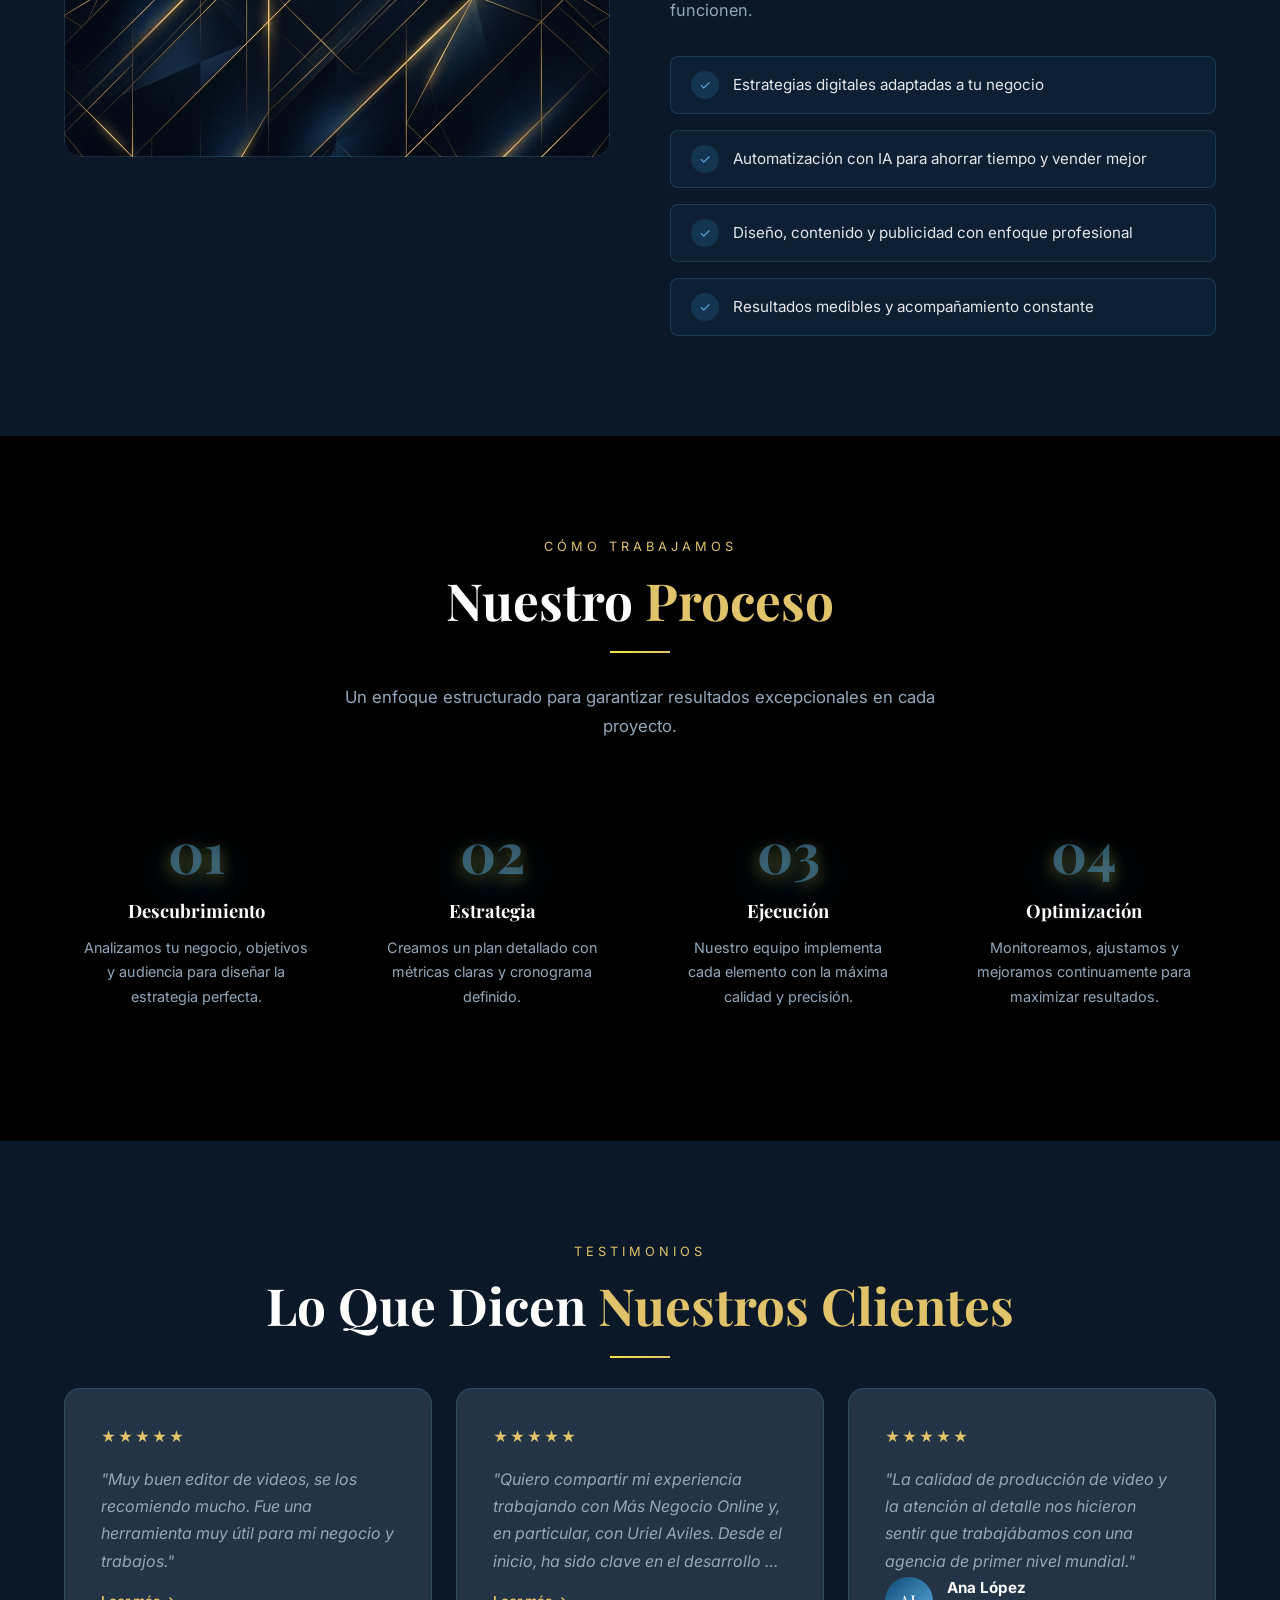
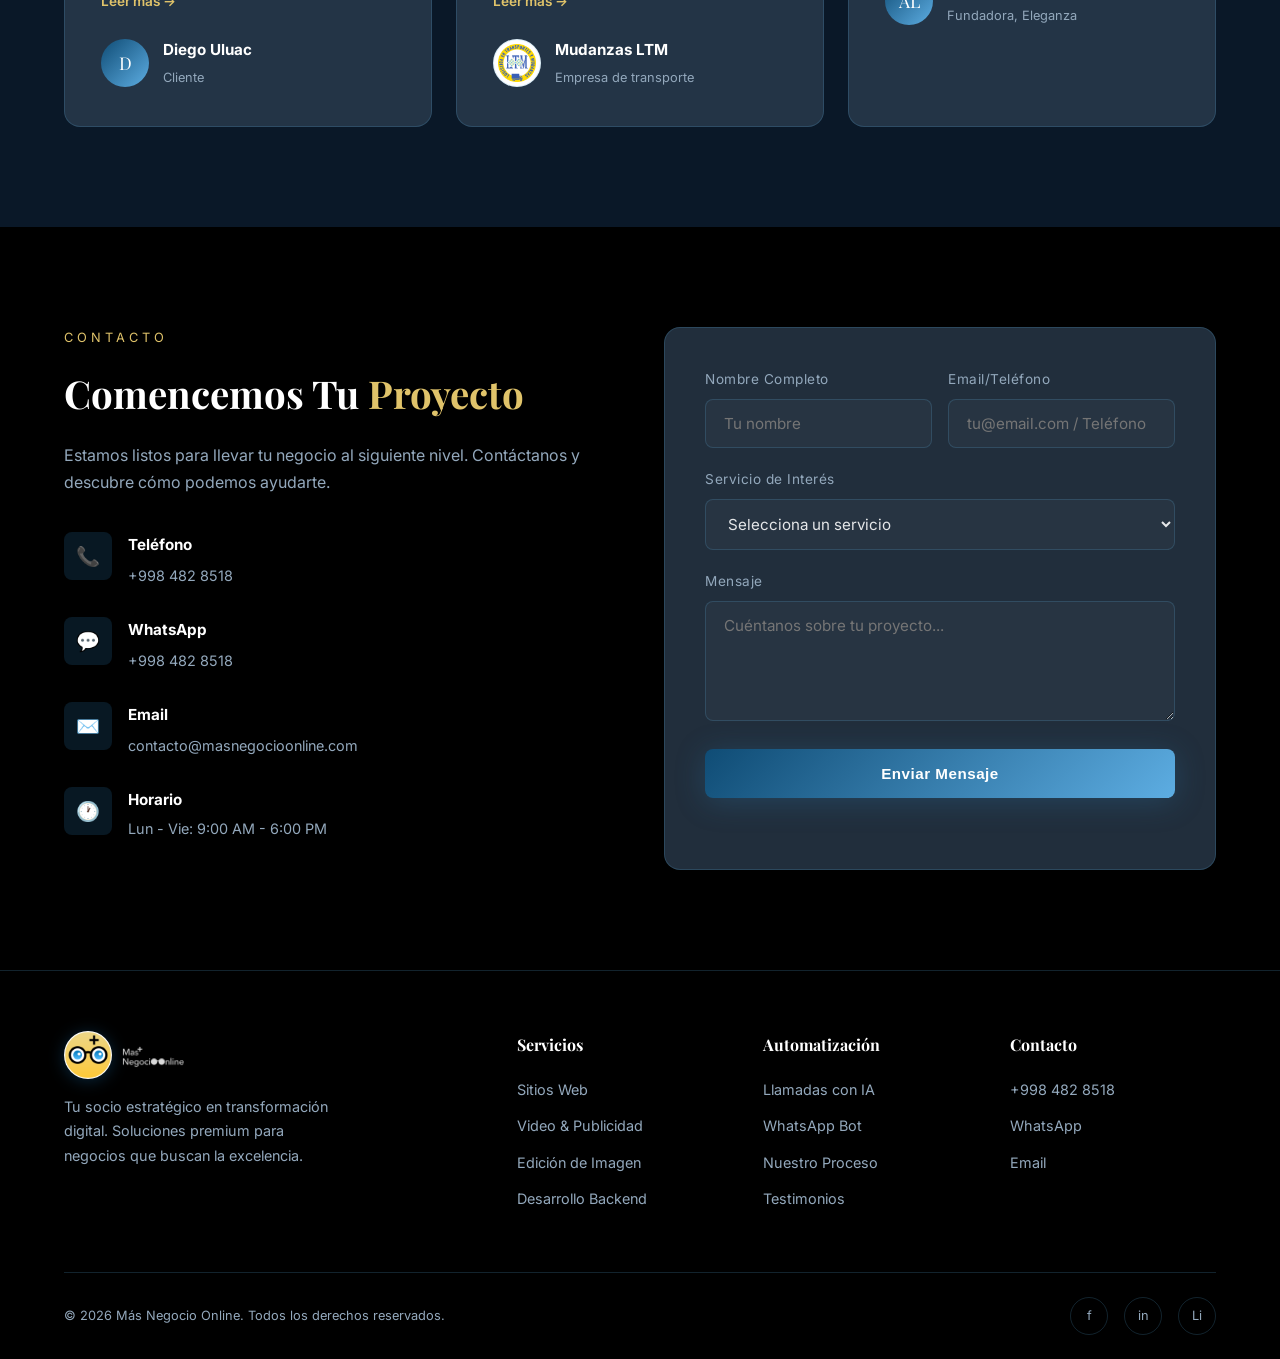
==== commit 81b39ae1: "Portafolio e Index para los testimonios 2/3" ====
--- a/index.html
+++ b/index.html
@@ -221,8 +221,10 @@
       <div class="testimonial-grid">
         <div class="testimonial-card fade-in">
           <div class="testimonial-stars">★★★★★</div>
-          <blockquote>"Muy buen editor de videos, se los recomiendo mucho. Fue una herramienta muy útil para mi negocio
-            y trabajos."</blockquote>
+          <blockquote class="testimonial-text-truncate">
+            "Muy buen editor de videos, se los recomiendo mucho. Fue una herramienta muy útil para mi negocio y trabajos."
+          </blockquote>
+          <a href="https://share.google/JmCwigzQcXJbSPwpt" target="_blank" class="read-more-link">Leer más →</a>
           <div class="testimonial-author">
             <div class="testimonial-avatar">D</div>
             <div class="testimonial-info"><strong>Diego Uluac</strong><span>Cliente</span></div>
@@ -230,11 +232,15 @@
         </div>
         <div class="testimonial-card fade-in">
           <div class="testimonial-stars">★★★★★</div>
-          <blockquote>"El sistema de WhatsApp automatizado incrementó nuestras ventas un 40%. Su equipo es simplemente
-            excepcional."</blockquote>
+          <blockquote class="testimonial-text-truncate">
+            "Quiero compartir mi experiencia trabajando con Más Negocio Online y, en particular, con Uriel Aviles. Desde el inicio, ha sido clave en el desarrollo de varios de mis proyectos, especialmente en la parte de edición de video. La calidad de su trabajo es sobresaliente, pero más allá de eso..."
+          </blockquote>
+          <a href="https://share.google/3404f5kmv61ksPLZA" target="_blank" class="read-more-link">Leer más →</a>
           <div class="testimonial-author">
-            <div class="testimonial-avatar">CG</div>
-            <div class="testimonial-info"><strong>Carlos García</strong><span>Director, TechVentures</span></div>
+            <div class="testimonial-avatar" style="background: #fff; overflow: hidden; padding: 4px; border: 1px solid var(--color-border);">
+              <img src="assets/images/LTM.png" alt="Mudanzas LTM" style="width: 100%; height: 100%; object-fit: contain;">
+            </div>
+            <div class="testimonial-info"><strong>Mudanzas LTM</strong><span>Empresa de transporte</span></div>
           </div>
         </div>
         <div class="testimonial-card fade-in">
--- a/styles.css
+++ b/styles.css
@@ -585,7 +585,28 @@
   color: var(--color-text-muted);
   font-style: italic;
   line-height: 1.7;
+}
+
+.testimonial-text-truncate {
+  display: -webkit-box;
+  -webkit-line-clamp: 4;
+  -webkit-box-orient: vertical;
+  overflow: hidden;
+  margin-bottom: 12px !important;
+}
+
+.read-more-link {
+  color: var(--color-gold);
+  font-size: 0.85rem;
+  text-decoration: none;
+  font-weight: 600;
+  display: inline-block;
   margin-bottom: 24px;
+  transition: var(--transition);
+}
+.read-more-link:hover {
+  text-shadow: 0 0 8px var(--color-gold);
+  transform: translateX(3px);
 }
 .testimonial-author { display: flex; align-items: center; gap: 14px; }
 .testimonial-avatar {
@@ -914,9 +935,13 @@
   .nav-links.open { right: 0; }
   .mobile-toggle { display: flex; z-index: 1002; }
   .services-grid { grid-template-columns: 1fr; }
+  .stats-bar { margin-top: 20px; }
   .stats-inner { grid-template-columns: 1fr 1fr; }
   .process-steps { grid-template-columns: 1fr; }
-  .hero h1 { font-size: 2.4rem; }
+  .hero { padding-bottom: 60px; height: auto; }
+  .hero-buttons { flex-direction: column; width: 100%; gap: 12px; }
+  .hero-buttons a { width: 100%; justify-content: center; }
+  .hero h1 { font-size: 2.2rem; }
   .form-row { grid-template-columns: 1fr; }
   .footer-grid { grid-template-columns: 1fr; }
   .footer-bottom { flex-direction: column; gap: 16px; text-align: center; }
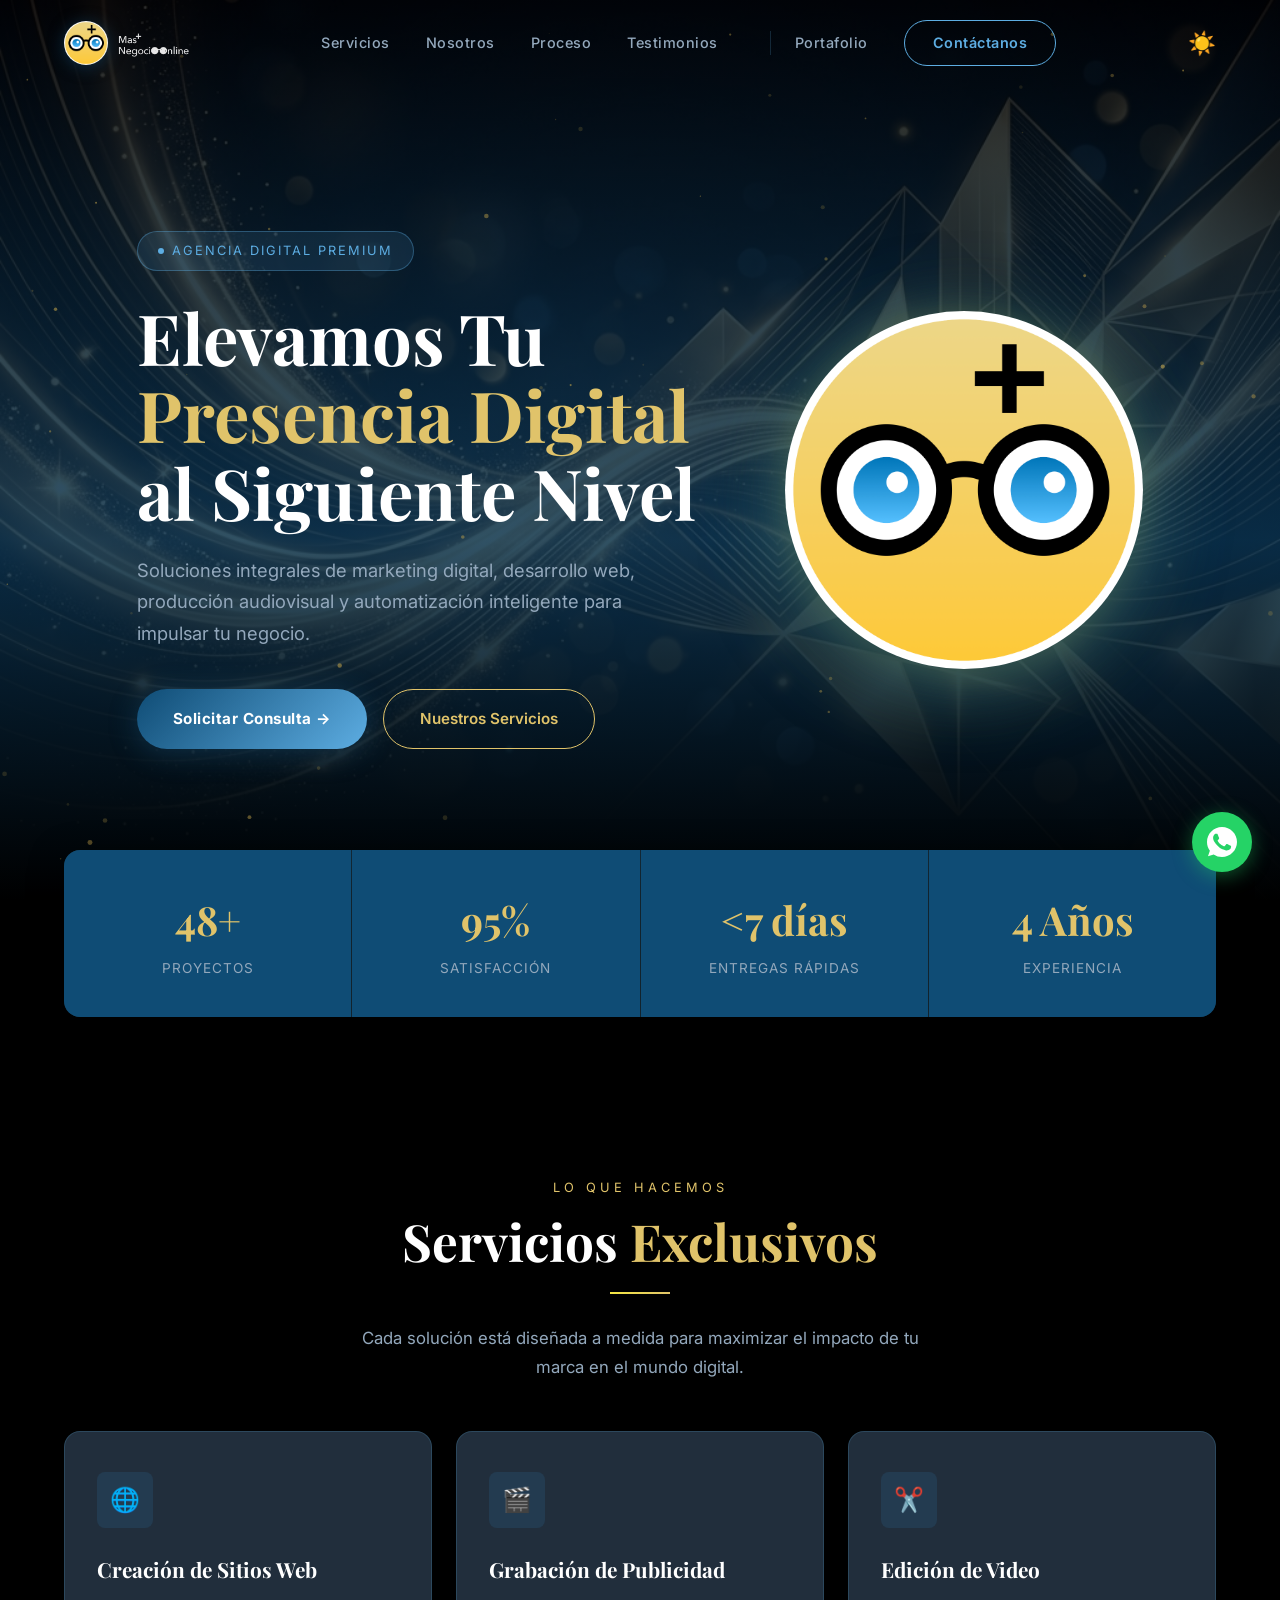
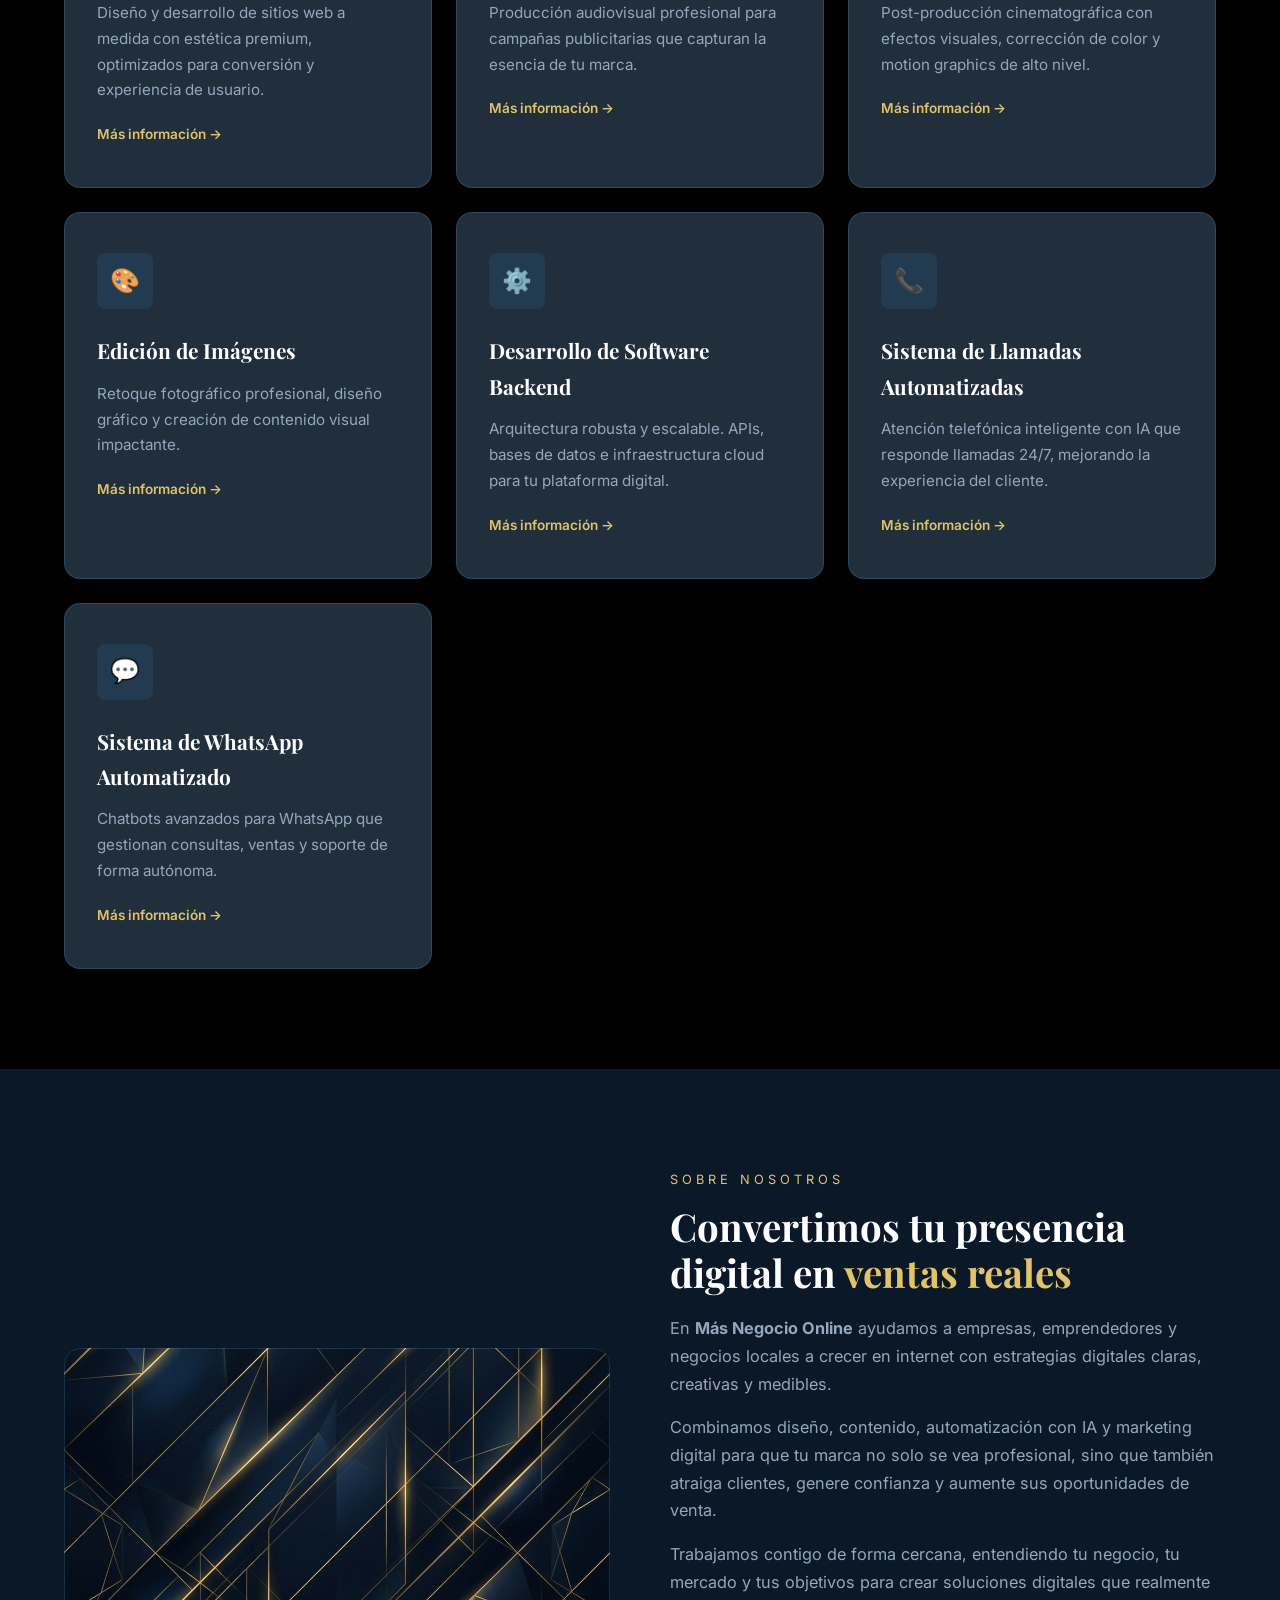
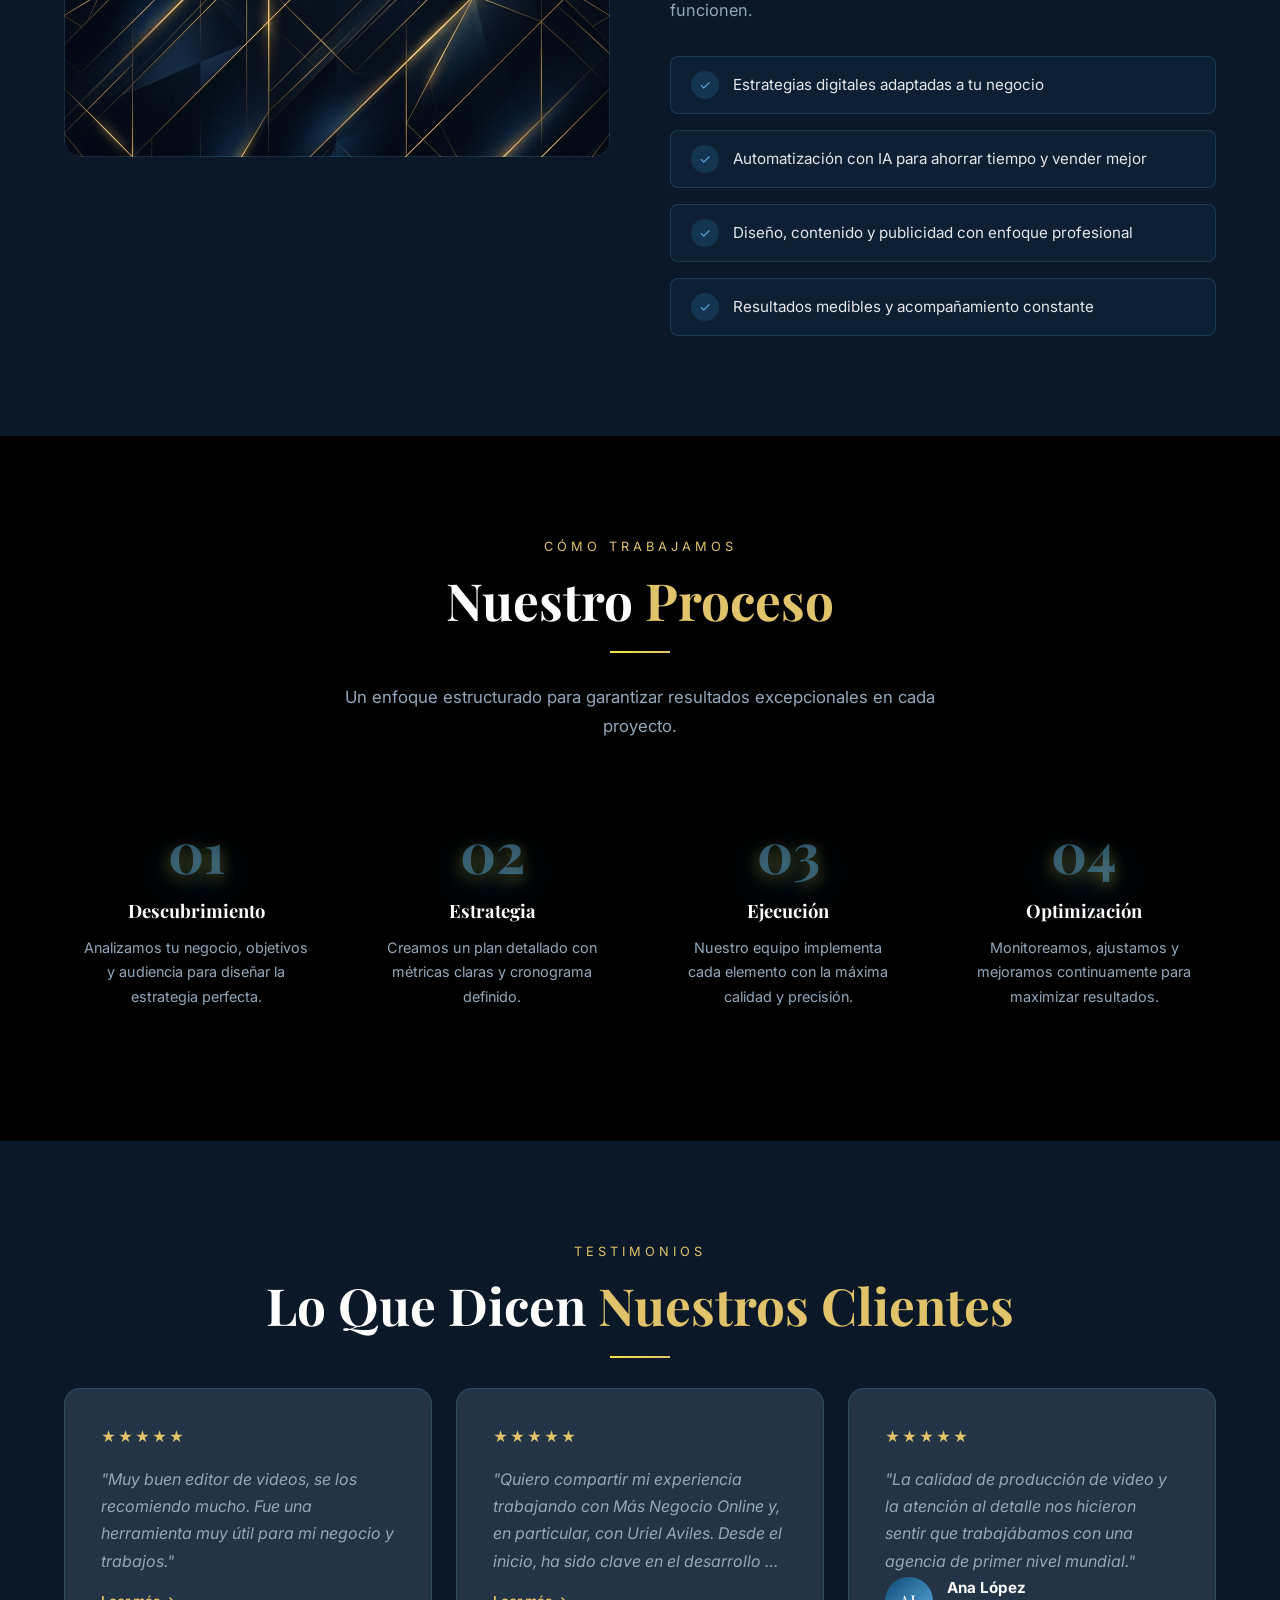
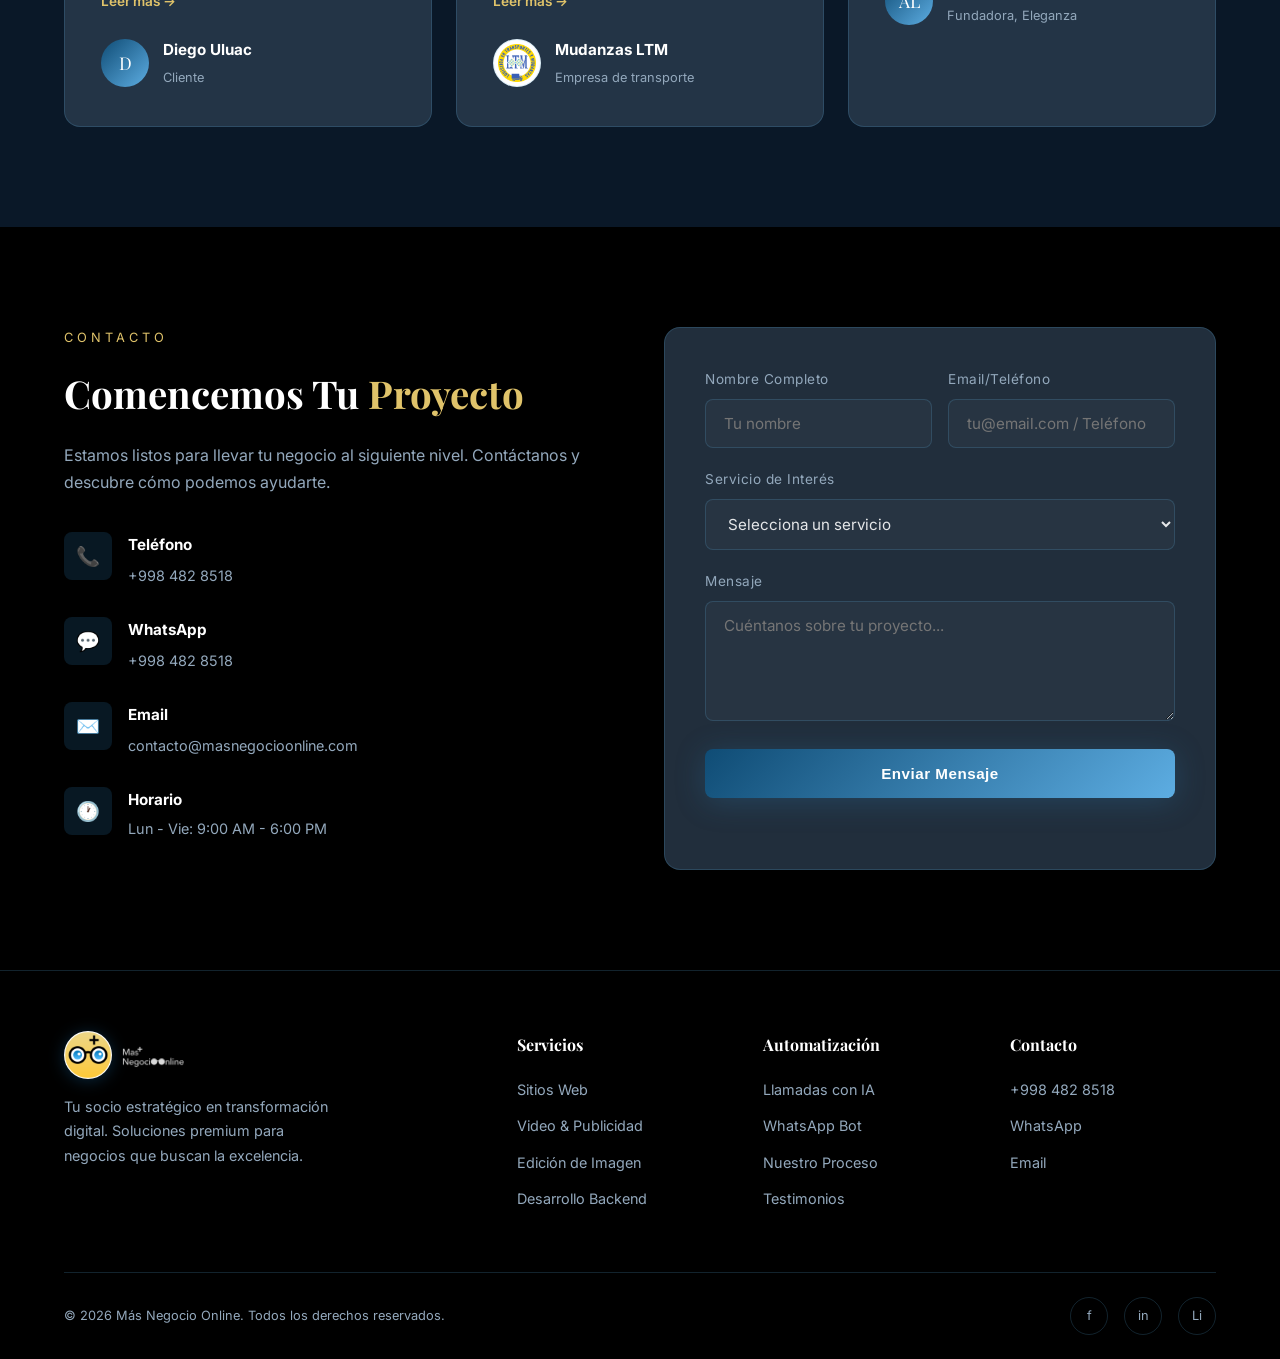
==== commit bf25bde2: "Add files via upload" ====
--- a/index.html
+++ b/index.html
@@ -72,12 +72,12 @@
   <!-- STATS -->
   <div class="stats-bar container">
     <div class="stats-inner">
-      <div class="stat-item"><span class="stat-number" data-target="150" data-suffix="+">0</span><span
+      <div class="stat-item"><span class="stat-number" data-target="50" data-suffix="+">0</span><span
           class="stat-label">Proyectos</span></div>
       <div class="stat-item"><span class="stat-number" data-target="98" data-suffix="%">0</span><span
           class="stat-label">Satisfacción</span></div>
-      <div class="stat-item"><span class="stat-number" data-target="50" data-suffix="+">0</span><span
-          class="stat-label">Clientes</span></div>
+      <div class="stat-item"><span class="stat-number">&lt;7 días</span><span
+          class="stat-label">Entregas Rápidas</span></div>
       <div class="stat-item"><span class="stat-number" data-target="5" data-suffix=" Años">0</span><span
           class="stat-label">Experiencia</span></div>
     </div>
